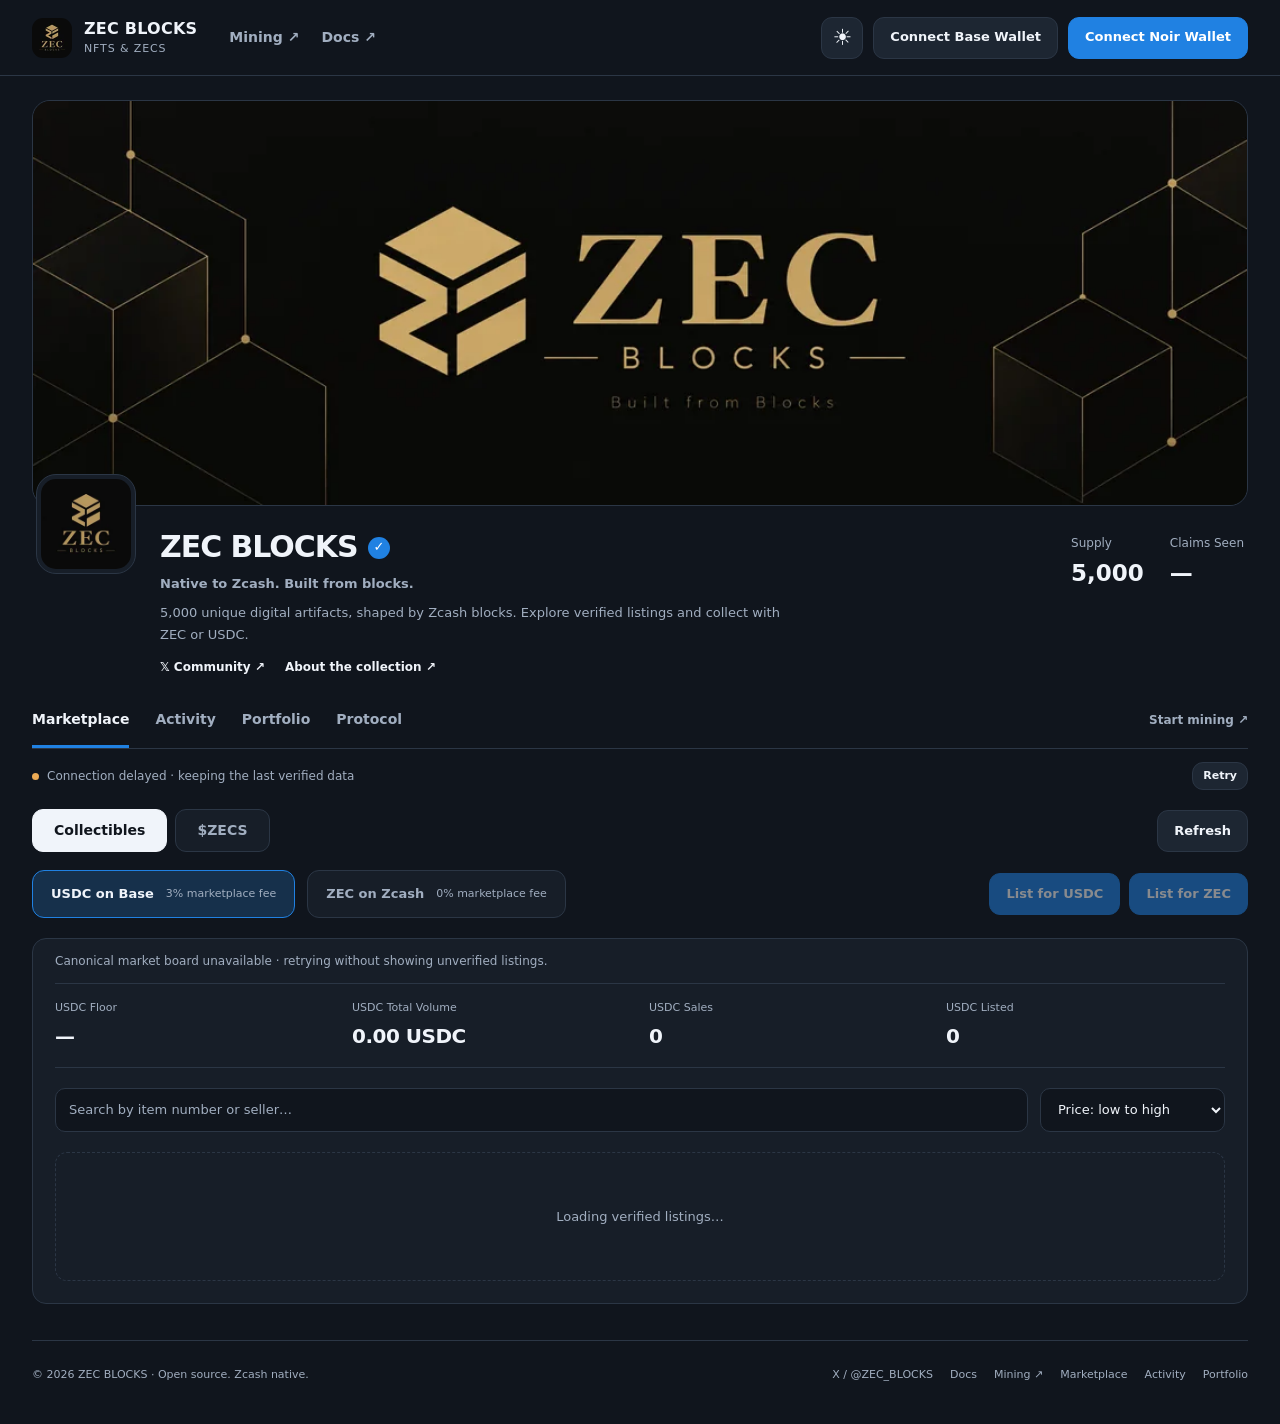
==== index.html @ f5256b64 "Hide Zcash participant IDs from public marketplace activity" ====
<!DOCTYPE html>

<html data-theme="dark" lang="en">
<head>
<meta charset="utf-8"/>
<meta content="width=device-width,initial-scale=1" name="viewport"/>
<meta content="#10151d" name="theme-color"/>
<meta content="Discover and trade ZEC BLOCKS NFTs and ZECS. Verified listings, native ZEC payments and USDC settlement on Base." name="description"/>
<title>ZEC BLOCKS — Marketplace</title>
<link href="/styles.css?v=activity-identity-hidden" rel="stylesheet"/><link href="/assets/zecblocks-icon.webp" rel="icon" type="image/webp"/><script defer="" src="/market-runtime.js?v=pending-recovery"></script><script defer="" src="/address-identity.js?v=simple-transactions"></script><script defer="" src="/script.js?v=activity-identity-hidden"></script><script defer="" src="/navigation.js?v=simple-transactions"></script></head>
<body data-market-version="13.0.2"><a class="skipLink" href="#market">Skip to marketplace</a>
<header class="top">
<a class="brand" href="#market"><img alt="ZEC BLOCKS" class="brandLogo" height="40" src="/assets/zecblocks-icon.webp" width="40"/><span class="brandText"><b>ZEC BLOCKS</b><small>NFTs &amp; ZECS</small></span></a>
<nav aria-label="External links" class="nav"><a href="https://mine.zecblocks.xyz">Mining ↗</a><a href="https://docs.zecblocks.xyz" rel="noopener noreferrer" target="_blank">Docs ↗</a></nav>
<div class="topright"><button aria-label="Switch to light mode" class="btn themeButton" id="themeToggle" title="Change appearance">☀</button><button class="btn usdc usdcConnect" id="evmWalletBtn">Connect Base Wallet</button><button class="btn gold walletbtn" id="walletBtn">Connect Noir Wallet</button></div>
</header>
<main id="home">
<section class="collectionHeader">
<div class="collectionCover"><img alt="ZEC BLOCKS — Built from Blocks" fetchpriority="high" height="360" src="/assets/zecblocks-cover.webp" width="1081"/></div>
<div class="collectionOverview">
<div class="collectionAvatar"><img alt="ZEC BLOCKS logo" height="96" src="/assets/zecblocks-avatar.webp" width="96"/></div>
<div class="collectionCopy">
<div class="collectionTitle">ZEC BLOCKS <span aria-label="Official collection" class="verified" title="Official ZEC BLOCKS collection">✓</span></div>
<div class="collectionTagline">Native to Zcash. Built from blocks.</div>
<p class="collectionDescription">5,000 unique digital artifacts, shaped by Zcash blocks. Explore verified listings and collect with ZEC or USDC.</p>
<div class="collectionActions"><a href="https://x.com/ZEC_BLOCKS" rel="noopener noreferrer" target="_blank">𝕏 Community ↗</a><a href="#protocol">About the collection ↗</a></div>
</div>
<div class="collectionStats">
<div class="stat"><small>Supply</small><b>5,000</b></div>
<div class="stat secondaryStat"><small>PoW</small><b>SHA-256 / 26-bit</b></div>
<div class="stat secondaryStat"><small>Genesis</small><b id="genesisStatus">Confirmed</b></div>
<div class="stat"><small>Claims Seen</small><b id="claimCount">—</b></div>
</div>
</div>
</section>
<nav aria-label="ZEC BLOCKS application navigation" class="appNav"><a data-app-tab="market" href="#market">Marketplace</a><a data-app-tab="activity" href="#activity">Activity</a><a data-app-tab="portfolio" href="#portfolio">Portfolio</a><a data-app-tab="protocol" href="#protocol">Protocol</a><a class="appNavExternal" href="https://mine.zecblocks.xyz">Start mining ↗</a></nav><div class="marketHealth" data-state="loading" id="marketHealth" role="status"><i></i><span>Loading market data…</span><time></time><button class="btn small">Retry</button></div><section aria-label="Pending transactions" class="pendingTransactions" hidden="" id="pendingTransactions"></section><div class="purchaseReviewNotice" hidden="" id="purchaseReviewNotice"></div>
<div class="appView" data-view="market" id="view-market">
<div class="sectionHead" hidden="" id="market"><div><h2>Explore the market</h2><p>Find your next block. Choose an asset and payment currency.</p></div><div class="tabs"></div></div>
<div class="marketAssetBar"><button aria-label="Browse ZEC BLOCKS NFTs" class="marketAssetTab" data-market-asset="nft" type="button"><strong>Collectibles</strong></button><button aria-label="Browse ZECS orders" class="marketAssetTab" data-market-asset="zecs" type="button"><strong>$ZECS</strong></button><button class="btn marketRefresh" id="refreshMarketBtn">Refresh</button></div>
<div class="marketAssetView" data-market-asset-view="nft">

<div class="marketRailBar"><button class="marketRailTab" data-market-rail="usdc" type="button"><strong>USDC on Base</strong><small>3% marketplace fee</small></button><button class="marketRailTab" data-market-rail="zec" type="button"><strong>ZEC on Zcash</strong><small>0% marketplace fee</small></button><div class="tabs"><button class="btn usdc" disabled="" id="createUsdcListingTopBtn">List for USDC</button><button class="btn gold" disabled="" id="createListingBtn">List for ZEC</button></div></div>
<div class="marketRailView" data-market-rail-view="usdc"><section class="card usdcSection" id="usdc-market"><div class="usdcToolbar"><div class="usdcToolbarLeft"><div><h3 style="margin:5px 0 3px">Available items</h3><div class="usdcStatus" id="usdcMarketStatus">Loading verified listings…</div></div></div><div class="usdcToolbarRight"><button class="btn duplicateAction" id="refreshUsdcBtn">Refresh USDC</button><button class="btn usdc duplicateAction" disabled="" id="createUsdcListingBtn">List for USDC</button></div></div><div class="marketBody" style="padding-top:0"><div class="marketMetrics"><div class="marketMetric"><small>USDC Floor</small><b id="usdcFloorPrice">—</b></div><div class="marketMetric"><small>USDC Total Volume</small><b id="usdcTotalVolume">0 USDC</b></div><div class="marketMetric"><small>USDC Sales</small><b id="usdcSalesCount">0</b></div><div class="marketMetric"><small>USDC Listed</small><b id="usdcListedCount">0</b></div></div></div><div class="marketToolbar"><label class="searchField"><span class="srOnly">Search USDC listings</span><input autocomplete="off" class="input" id="usdcSearch" placeholder="Search by item number or seller…" type="search"/></label><label><span class="srOnly">Sort USDC listings</span><select class="select" id="usdcSort"><option value="priceLow">Price: low to high</option><option value="priceHigh">Price: high to low</option><option value="new">Recently listed</option></select></label></div><div class="usdcGrid" id="usdcMarketGrid"><div class="empty" style="grid-column:1/-1">Loading verified Base USDC listings…</div></div><nav aria-label="Item pages" class="pagination" hidden="" id="usdcPagination"></nav></section></div>
<div class="marketRailView" data-market-rail-view="zec"><div class="sectionHead" id="zec-market"><div><h2>Available items</h2><p>One ZEC payment, directly to the seller. Ownership updates after confirmation.</p></div></div><section class="card"><div class="marketToolbar"><input aria-label="Search ZEC listings" class="input" id="marketSearch" placeholder="Search by item number or seller…" type="search"/><select aria-label="Sort ZEC listings" class="select" id="marketSort"><option value="new">Newest</option><option value="priceLow">Price: low to high</option><option value="priceHigh">Price: high to low</option></select><span class="pill" id="relayStatus">0% fee · 1 payment</span></div><div class="marketBody"><div class="marketMetrics"><div class="marketMetric"><small>ZEC Floor</small><b id="floorPrice">—</b></div><div class="marketMetric"><small>ZEC Total Volume</small><b id="totalVolume">0 ZEC</b></div><div class="marketMetric"><small>ZEC Sales</small><b id="salesCount">0</b></div><div class="marketMetric"><small>ZEC Listed</small><b id="listedCount">0</b></div></div><div class="grid" id="marketGrid"></div><nav aria-label="Item pages" class="pagination" hidden="" id="zecPagination"></nav></div></section></div>
</div>
<div class="marketAssetView" data-market-asset-view="zecs"><div class="zecsMarketHead"><div><h3>ZECS Market</h3><p>ZECS remains ZB-20 on Zcash. Choose Base USDC settlement or native ZEC Buy Now.</p></div></div><div class="marketRailBar"><button class="marketRailTab zecsRailTab" data-zecs-rail="usdc" type="button"><strong>USDC on Base</strong><small>3% marketplace fee</small></button><button class="marketRailTab zecsRailTab" data-zecs-rail="zec" type="button"><strong>ZEC on Zcash</strong><small>0% marketplace fee</small></button></div><div class="zecsRailView" data-zecs-rail-view="usdc"><section class="card zecsMarketSection"><div class="zecsMarketHero"><div><div class="kicker">ZB-20 · ZCASH ANCHORED · BASE USDC</div><div class="zecsTicker"><span>$</span>ZECS</div><div class="zecsSub">Trade ZECS with USDC on Base. Balances are verified before each trade; sellers receive 97% of the listed price.</div></div><div class="zecsMarketActions"><button class="btn" id="zecsRefreshBtn">Refresh</button><button class="btn usdc" disabled="" id="zecsListBtn">List ZECS · USDC</button></div></div><div class="zecsMetrics"><div class="zecsMetric"><small>Floor / ZECS</small><b id="zecsFloor">—</b></div><div class="zecsMetric"><small>Total Volume</small><b id="zecsVolume">0 USDC</b></div><div class="zecsMetric"><small>Sales</small><b id="zecsSales">0</b></div><div class="zecsMetric"><small>Active Orders</small><b id="zecsOrders">0</b></div><div class="zecsMetric"><small>My Balance</small><b id="zecsMyBalance">—</b></div></div><div class="zecsStatusLine" id="zecsMarketStatus">Loading verified ZECS orders…</div><div class="zecsOrderGrid" id="zecsMarketGrid"><div class="zecsEmpty">Loading ZECS / USDC orders…</div></div></section></div><div class="zecsRailView" data-zecs-rail-view="zec"><section class="card zecsMarketSection"><div class="zecsMarketHero"><div><div class="kicker">ZB-20 · ZCASH NATIVE PAYMENT</div><div class="zecsTicker"><span>$</span>ZECS / ZEC</div><div class="zecsSub">0% protocol fee. Seller receives 100% of the listed ZEC price. Buyer approves one Noir ZEC transaction; no Base wallet is required.</div></div><div class="zecsMarketActions"><button class="btn" id="zecsZecRefreshBtn">Refresh</button><button class="btn gold" disabled="" id="zecsZecListBtn">List ZECS · ZEC</button></div></div><div class="zecsMetrics"><div class="zecsMetric"><small>Floor / ZECS</small><b id="zecsZecFloor">—</b></div><div class="zecsMetric"><small>Total Volume</small><b id="zecsZecVolume">0 ZEC</b></div><div class="zecsMetric"><small>Sales</small><b id="zecsZecSales">0</b></div><div class="zecsMetric"><small>Active Orders</small><b id="zecsZecOrders">0</b></div><div class="zecsMetric"><small>My Balance</small><b id="zecsZecMyBalance">—</b></div></div><div class="zecsStatusLine">Direct Zcash settlement · zero protocol fee · one payment transaction.</div><div class="zecsOrderGrid" id="zecsZecMarketGrid"><div class="zecsEmpty">Loading ZECS / ZEC orders…</div></div></section></div></div></div><div class="appView" data-view="activity" id="view-activity"><div class="sectionHead" id="activity"><div><h2>Activity</h2><p>Verified trades, listings and transfers across ZEC and USDC.</p></div><div class="tabs"><select aria-label="Filter activity" class="select" id="activityFilter" style="width:auto"><option value="all">All activity</option><option value="sale">Sales</option><option value="list">Listings</option><option value="offer">Offers</option><option value="transfer">Transfers</option></select><button class="btn" id="refreshActivityBtn">Refresh</button></div></div><section class="card panel">
<div class="activityWrap">
<table class="activityTable">
<thead><tr><th>Event</th><th>Item</th><th>Price</th><th>Parties</th><th>Time</th><th>TX</th></tr></thead>
<tbody id="activityBody"></tbody>
</table>
</div>
<div class="notice" style="margin-top:12px">Participant IDs are hidden in this feed for ZEC and USDC. Public blockchain and protocol records may still link transactions.</div>
</section></div><div class="appView" data-view="portfolio" id="view-portfolio"><div class="sectionHead" id="portfolio"><div><h2>Portfolio</h2><p>Your collectibles, active listings and wallet balances in one place.</p></div><div class="tabs"><button class="btn gold" disabled="" id="receiveNftBtn" type="button">Receive NFT</button><button class="btn" disabled="" id="syncPortfolioBtn">Recover missing items</button></div></div><section class="card panel">
<div class="portfolioTop"><div class="metric"><small>Owned</small><b id="ownedCount">0</b></div><div class="metric"><small>Active Listings</small><b id="listingCount">0</b></div><div class="metric"><small>Offers Received</small><b id="offerCount">0</b></div><div class="metric"><small>ZEC Available</small><b id="zecBalance">—</b></div></div>
<div class="notice receiveBanner" hidden="" id="sharedRecipientBanner"><div><b>Send an NFT</b><p id="sharedRecipientStatus"></p><code id="sharedRecipientId"></code></div><button class="btn" id="clearNftRecipientBtn" type="button">Clear recipient</button></div>
<div class="walletbox"><div class="copyline"><small>NFT receiving ID</small><code id="portfolioCommit">Connect wallet to view your NFT receiving ID.</code></div><div class="copyline"><small>Shielded account</small><code id="portfolioShielded">Private until you connect.</code></div></div>
<details class="purchaseRecoveryHistory legacyRecovery" hidden="" id="purchaseRecoveryHistory"></details><details class="legacyRecovery"><summary>Earlier purchases &amp; advanced recovery</summary><div class="atomicDesk">
<div class="atomicCol">
<h3>Seller · Atomic Offers</h3>
<p>Accepting an offer creates an on-chain ZB-1 atomic lock. Once the lock confirms, the seller cannot cancel or manually transfer the NFT through this client until settlement or expiry.</p>
<div class="atomicList" id="atomicSellerList"><div class="empty">Connect Noir Wallet to load offers.</div></div>
</div>
<div class="atomicCol">
<h3>Buyer · Atomic Checkout</h3>
<p>Payment opens only after the seller lock is chain-verified. The selected buyer completes two Noir payments: Step 1 protocol fee, Step 2 seller payout. The site verifies both Zcash transactions automatically.</p>
<div class="atomicList" id="atomicBuyerList"><div class="empty">Your locked atomic purchases will appear here.</div></div>
</div>
</div></details>
<p class="portfolioHint">ZEC trades have a 0% marketplace fee. USDC trades settle on Base with a 3% marketplace fee. Network fees may apply.</p><div class="grid" id="portfolioGrid" style="margin-top:14px"></div><nav aria-label="Item pages" class="pagination" hidden="" id="portfolioPagination"></nav>
</section></div><div class="appView" data-view="protocol" id="view-protocol"><section class="hero collectionSpotlight">
<div class="heroMain">
<div class="kicker">ZB-1 MAINNET · OPEN SOURCE · MARKETPLACE LIVE</div>
<h1>Public Art.<br/>Private Ownership.</h1>
<p>Discover, list and manage ZEC BLOCKS on the open ZB-1 marketplace. Ownership is reconstructed from protocol events anchored to Zcash, while marketplace listings remain non-custodial signed intents.</p>
<div class="actions"><a class="btn gold" href="#market">Open Marketplace</a><a class="btn" href="#portfolio">My Portfolio</a><a class="btn" href="https://docs.zecblocks.xyz" rel="noreferrer" target="_blank">Read ZB-1 Docs ↗</a></div>
<div class="protocolChips"><span class="protocolChip">ZCASH ANCHORED</span><span class="protocolChip">26-BIT PoW</span><span class="protocolChip">NOIR OWNERSHIP</span><span class="protocolChip">ZEC + USDC MARKET</span><span class="protocolChip">OPEN PROTOCOL</span></div>
</div>
<aside class="card heroSide">
<div class="heroSideTop"><h2>Next ZEC BLOCK</h2><span class="badge live">LIVE</span></div>
<div class="art"><svg class="blockArt" id="heroArt" viewbox="0 0 600 600"></svg></div>
<div class="kvgrid"><div class="kv"><small>Token</small><b id="heroToken">#1</b></div><div class="kv"><small>Source Height</small><b id="heroHeight">Resolving…</b></div><div class="kv"><small>Claim Fee</small><b>First 500: 0</b></div><div class="kv"><small>Network Fee</small><b>Wallet calculated</b></div></div>
</aside>
</section><div class="sectionHead" id="protocol"><div><h2>Open Protocol</h2><p>ZB-1 is documented in public.</p></div><a class="btn" href="https://docs.zecblocks.xyz" rel="noreferrer" target="_blank">Open GitBook</a></div><section class="protocolGrid">
<div class="mini"><div class="kicker">Genesis</div><h3>One mainnet anchor</h3><p><code>ecf6fc3a79885f573d79de70a2de85c34667fc1a4fefe034d3a4015269379f0f</code></p><div class="notice good">Genesis is treated as confirmed. The site resolves its mined height from a public Zcash explorer at runtime.</div></div>
<div class="mini"><div class="kicker">Source of truth</div><h3>The chain is the database.</h3><p>The relay/order board is only a convenience layer. Anyone can rebuild or replace it. ZB-1 event validity is anchored to Zcash.</p></div>
</section></div><div class="appView" data-view="mining" id="view-mining"><div class="sectionHead" id="mining"><div><h2>Mining</h2><p>Application-level PoW. Not ZEC network mining.</p></div><span class="badge live">26-BIT LIVE</span></div><section class="card panel">
<div class="miningGrid">
<div class="terminal">
<div class="terminalHead"><span class="termDot"></span>ZB-1 BROWSER MINER</div>
<div class="termBody">
<div class="row"><span class="key">Genesis TXID</span><span class="val" id="gTx">ecf6fc3a…9379f0f</span></div>
<div class="row"><span class="key">Genesis Height</span><span class="val" id="gHeight">Resolving from mainnet…</span></div>
<div class="row"><span class="key">Owner Commitment</span><span class="val" id="ownerCommit">Connect wallet</span></div>
<div class="row"><span class="key">Source Block</span><span class="val" id="sourceInfo">Select a token</span></div>
<div class="row"><span class="key">Status</span><span class="val" id="mineStatus">Idle</span></div>
<div class="row"><span class="key">Hashrate</span><span class="val" id="hashrate">0 H/s</span></div>
<div class="inputrow"><input class="input" id="tokenInput" max="5000" min="1" placeholder="Token ID 1–5000" type="number" value="1"/><button class="btn" id="loadTargetBtn">Load Target</button></div>
<div class="controls"><button class="btn gold" disabled="" id="startMineBtn">Start Mining</button><button class="btn red" disabled="" id="stopMineBtn">Stop</button><button class="btn green" disabled="" id="submitClaimBtn">Submit Claim</button></div>
<div class="progress"><i id="mineProgress"></i></div>
<div class="hashlog" id="hashLog">Connect Noir Wallet, load a token target, then start mining.</div>
<div class="notice" id="mineNotice">First 500 canonical valid claims have zero ZB-1 protocol claim fee. A normal Zcash network transaction fee still applies.</div>
</div>
</div>
<div class="sideStack">
<div class="mini"><div class="kicker">1 · CONNECT</div><h3>Noir Wallet</h3><p>The site requests a privacy-preserving <b>derived</b> Zcash signing identity. Your seed and private keys never leave the wallet.</p></div>
<div class="mini"><div class="kicker">2 · MINE</div><h3>26 leading zero bits</h3><p>Your browser searches nonces locally. The proof binds Genesis, token ID, source block hash and your owner commitment.</p></div>
<div class="mini"><div class="kicker">3 · CLAIM</div><h3>Broadcast to Zcash</h3><p>When a proof is found, Noir Wallet asks you to approve the Zcash claim transaction. The transaction ID becomes the durable anchor.</p></div>
<div class="mini"><div class="kicker">Discovery layer</div><h3>No private ownership database</h3><p>The website mirrors discovery events across multiple public relays and continuously refreshes claim/market discovery while the page is open. Relays are cache/discovery only; ZB-1 ownership remains defined by confirmed Zcash transactions and client validation.</p></div>
</div>
</div>
</section></div><footer class="footer"><div>© 2026 ZEC BLOCKS · Open source. Zcash native.</div><div class="footerlinks"><a href="https://x.com/ZEC_BLOCKS" rel="noreferrer" target="_blank">X / @ZEC_BLOCKS</a><a href="https://docs.zecblocks.xyz" rel="noreferrer" target="_blank">Docs</a><a href="https://mine.zecblocks.xyz">Mining ↗</a><a href="#market">Marketplace</a><a href="#activity">Activity</a><a href="#portfolio">Portfolio</a></div></footer>
</main>
<div class="modal" id="listingModal"><div class="modalCard"><div class="modalHead"><h3>List ZEC BLOCK</h3><button class="xbtn" data-close="listingModal">×</button></div><div class="field"><label for="listingToken">Token ID</label><select class="select" id="listingToken"></select></div><div class="field"><label for="listingPrice">Asking price (ZEC)</label><input class="input" id="listingPrice" inputmode="decimal" value="0.05"/></div><div class="field"><label for="listingDays">Expires in days</label><input class="input" id="listingDays" max="30" min="1" type="number" value="7"/></div><div class="notice">Listings are signed marketplace intents mirrored across multiple public relays. Website updates do not erase the listing; the client reconstructs it from relay events. Listing does not transfer the NFT or move ZEC.</div><div class="controls"><button class="btn gold" id="publishListingBtn">Sign &amp; Publish Listing</button></div></div></div>
<div class="modal" id="usdcListingModal"><div class="modalCard"><div class="modalHead"><h3>List ZEC BLOCK for USDC</h3><button class="xbtn" data-close="usdcListingModal">×</button></div>
<div class="field"><label for="usdcListingToken">Token ID</label><select class="select" id="usdcListingToken"></select></div>
<div class="field"><label for="usdcListingPrice">Fixed price (USDC on Base)</label><input class="input" id="usdcListingPrice" inputmode="decimal" value="1.00"/></div>
<div class="field"><label for="usdcListingDays">Expires in days</label><input class="input" id="usdcListingDays" max="30" min="1" type="number" value="7"/></div>
<div class="notice"><b>Pay and receive USDC on Base.</b> Your Noir identity signs the ZB-1 listing intent, while your connected Base wallet receives the seller payout. Listing requires one Base transaction. A 3% marketplace fee applies when the item sells.</div>
<div class="controls"><button class="btn usdc" id="publishUsdcListingBtn">Sign with Noir &amp; List on Base</button></div></div></div>
<div class="modal" id="zecsListingModal"><div class="modalCard"><div class="modalHead"><h3>List ZECS for USDC</h3><button class="xbtn" data-close="zecsListingModal">×</button></div><div class="field"><label for="zecsListingAmount">Amount ZECS</label><input class="input" id="zecsListingAmount" inputmode="numeric" value="210"/></div><div class="field"><label for="zecsListingPrice">Total price (USDC on Base)</label><input class="input" id="zecsListingPrice" inputmode="decimal" value="1.00"/></div><div class="field"><label for="zecsListingHours">Expires in hours</label><input class="input" id="zecsListingHours" max="720" min="1" type="number" value="24"/></div><div class="notice"><b>Verified balances.</b> Noir signs the ZECS identity challenge, the marketplace verifies your available ZECS, and your Base wallet creates the order. ZECS remains on Zcash; only USDC payment settles on Base.</div><div class="controls"><button class="btn usdc" id="publishZecsListingBtn">Authorize &amp; List ZECS</button></div></div></div><div class="modal" id="zecsZecListingModal"><div class="modalCard"><div class="modalHead"><h3>List ZECS for ZEC</h3><button class="xbtn" data-close="zecsZecListingModal">×</button></div><div class="field"><label for="zecsZecListingAmount">Amount ZECS</label><input class="input" id="zecsZecListingAmount" inputmode="numeric" value="210"/></div><div class="field"><label for="zecsZecListingPrice">Total price (ZEC)</label><input class="input" id="zecsZecListingPrice" inputmode="decimal" value="0.001"/></div><div class="field"><label for="zecsZecListingHours">Expires in hours</label><input class="input" id="zecsZecListingHours" max="720" min="1" type="number" value="24"/></div><div class="notice"><b>0% protocol fee.</b> Your Noir transparent address receives 100% of the listed ZEC price. Buyer pays once; ZECS balance updates after the Zcash payment is confirmed.</div><div class="controls"><button class="btn gold" id="publishZecsZecListingBtn">Authorize &amp; List ZECS</button></div></div></div><div class="modal" id="offerModal"><div class="modalCard"><div class="modalHead"><h3>Request Purchase</h3><button class="xbtn" data-close="offerModal">×</button></div><div class="field"><label for="offerToken">Token</label><input class="input" disabled="" id="offerToken"/></div><div class="field"><label for="offerPrice">Fixed listing price (ZEC)</label><input class="input" disabled="" id="offerPrice"/></div><div class="notice"><b>Fixed-price request.</b> The buyer cannot change the seller's listing price. This request moves no ZEC. If the seller accepts, the NFT is locked to this buyer for the checkout window, then the selected buyer pays 3% protocol + 97% seller.</div><div class="controls"><button class="btn gold" id="publishOfferBtn">Request Purchase at List Price</button></div></div></div>
<div class="modal" id="receiveNftModal"><div class="modalCard"><div class="modalHead"><h3>Receive NFT</h3><button class="xbtn" data-close="receiveNftModal">×</button></div>
<p class="recipientHelp">Let people send NFTs to your Zcash transparent address.</p>
<div class="field"><label for="receiveNftAddress">Your Zcash receiving address</label><input class="input" id="receiveNftAddress" readonly=""/><p aria-live="polite" class="recipientHelp" id="receiveAddressStatus"></p></div>
<div class="controls"><button class="btn gold" id="enableNftAddressBtn" type="button">Enable address receiving</button><button class="btn" id="copyNftAddressBtn" type="button" hidden="">Copy address</button></div>
<p class="recipientHelp" id="receiveAddressConsent">One-time setup: approve two signatures in Noir Wallet, with no transaction fee. This permanently links your transparent address and NFT identity publicly. Shielded u1 addresses are not supported.</p>
<details class="receiveDetails"><summary>Receive using a link instead</summary>
<div class="field"><label for="receiveNftLink">Your receive link</label><textarea autocomplete="off" id="receiveNftLink" readonly="" rows="3" spellcheck="false"></textarea></div>
<div class="controls"><button class="btn gold" disabled="" id="copyReceiveLinkBtn" type="button">Copy receive link</button></div>
<details class="receiveDetails"><summary>NFT receiving ID</summary><code id="receiveNftOwner"></code></details><p class="recipientHelp">Sharing this link reveals your NFT receiving identity.</p></details>
</div></div>
<div class="modal" id="transferModal"><div class="modalCard"><div class="modalHead"><h3>Send NFT</h3><button class="xbtn" data-close="transferModal">×</button></div><div class="field"><label for="transferToken">NFT</label><input class="input" disabled="" id="transferToken"/></div>
<div class="field"><label for="recipientCommit">Recipient address</label><input aria-describedby="recipientStatus" autocomplete="off" class="input" id="recipientCommit" placeholder="Paste the recipient’s t1 address" spellcheck="false"/><p aria-live="polite" class="recipientHelp" id="recipientStatus">Paste an enabled Zcash t1 address. Receive links are also accepted.</p></div>
<div class="recipientPreview" hidden="" id="recipientPreview"><small>Verified destination</small><code id="recipientNftId"></code></div>
<div class="notice">Confirm the destination before approving in Noir Wallet. NFT transfers cannot be undone. Zcash network fees apply.</div><div class="controls"><button class="btn gold" disabled="" id="submitTransferBtn">Send NFT</button></div></div></div>
<div class="modal" id="transactionModal"><div class="modalCard"><div class="modalHead"><h3 id="transactionTitle">Complete your purchase</h3><button class="xbtn" data-close="transactionModal">×</button></div>
<p class="recipientHelp" id="transactionSummary"></p><ol class="transactionSteps"><li data-stage="prepare">Checking availability</li><li data-stage="wallet">Approve in wallet</li><li data-stage="network">Network confirmation</li><li data-stage="done">Complete</li></ol>
<p class="notice" role="status" aria-live="polite" id="transactionStatus"></p><p class="recipientHelp">You can close this window. Pending transactions continue to be checked automatically.</p>
<div class="controls"><button class="btn" data-close="transactionModal">Keep browsing</button></div></div></div>
<div class="toast" id="toast"></div>
</body></html>
---- styles.css ----
/* ZEC BLOCKS marketplace — charcoal surfaces, blue actions, original collection art. */
:root{color-scheme:dark;--bg:#10151d;--panel:#171e28;--panel2:#1d2632;--line:#2b3645;--text:#f0f4fa;--muted:#a1aec0;--accent:#2081e2;--accent-hover:#3898f6;--soft:#16304b;--green:#5ee0a1;--red:#ff9c9c;--gold:var(--accent);--gold2:var(--accent-hover);--blue:#7db9ff;--r:14px;--shadow:0 8px 25px #0002}
:root[data-theme=light]{color-scheme:light;--bg:#f8fafc;--panel:#fff;--panel2:#f0f4f8;--line:#dce3eb;--text:#172637;--muted:#596c82;--accent:#176fcb;--accent-hover:#0863bf;--soft:#e8f2fd;--green:#187e50;--red:#c03443;--blue:#126ac4;--shadow:0 8px 24px #142e4c0a}
*{box-sizing:border-box}html{scroll-behavior:smooth;scroll-padding-top:90px}body{margin:0;background:var(--bg);color:var(--text);font:14px/1.5 Inter,ui-sans-serif,system-ui,-apple-system,BlinkMacSystemFont,"Segoe UI",sans-serif;-webkit-font-smoothing:antialiased}a{color:inherit;text-decoration:none}button,input,select,textarea{font:inherit}button,a,input,select,textarea{-webkit-tap-highlight-color:transparent}button{cursor:pointer}button:disabled{opacity:.5;cursor:not-allowed}a:hover{color:var(--blue)}button:focus-visible,a:focus-visible,summary:focus-visible,input:focus-visible,select:focus-visible,textarea:focus-visible{outline:3px solid var(--accent);outline-offset:3px}[hidden]{display:none!important}.srOnly{position:absolute;width:1px;height:1px;overflow:hidden;clip:rect(0,0,0,0);white-space:nowrap}.skipLink{position:fixed;top:-100px;left:20px;z-index:300;background:var(--panel);padding:12px}.skipLink:focus{top:10px}
.top{position:sticky;top:0;z-index:50;min-height:76px;display:flex;align-items:center;gap:32px;padding:12px 32px;background:var(--bg);border-bottom:1px solid var(--line)}.brand{display:flex;align-items:center;gap:12px;flex-shrink:0}.brandLogo{width:40px;height:40px;border-radius:11px;object-fit:cover}.brandText{display:flex;flex-direction:column}.brandText b{font-size:16px;letter-spacing:.015em}.brandText small{font-size:11px;color:var(--muted);letter-spacing:.08em;text-transform:uppercase}.nav{display:flex;gap:22px;font-weight:600;color:var(--muted)}.topright{display:flex;gap:10px;align-items:center;margin-left:auto}.btn{display:inline-flex;align-items:center;justify-content:center;gap:8px;min-height:42px;padding:10px 16px;border:1px solid var(--line);border-radius:11px;background:var(--panel2);color:var(--text);font-size:13px;font-weight:650;line-height:1.25;transition:background .15s,border-color .15s}.btn:hover:not(:disabled){background:var(--line);color:var(--text)}.btn.gold,.btn.usdc{background:var(--accent);border-color:var(--accent);color:#fff}.btn.gold:hover:not(:disabled),.btn.usdc:hover:not(:disabled){background:var(--accent-hover);border-color:var(--accent-hover);color:#fff}.btn.red{color:var(--red);background:transparent}.btn.green{color:var(--green)}.btn.small{min-height:34px;padding:6px 12px;font-size:12px}.topright .usdc{background:var(--panel2);border-color:var(--line);color:var(--text)}.walletbtn{max-width:200px;white-space:nowrap;overflow:hidden;text-overflow:ellipsis}.themeButton{min-width:42px;padding:6px;font-size:22px}.wallet-action .topright button:not(.themeButton){opacity:.6}
main{max-width:1536px;margin:0 auto;padding:24px 32px 40px}.collectionHeader{margin-bottom:26px}.collectionCover{border-radius:18px;overflow:hidden;background:#151c27;border:1px solid var(--line)}.collectionCover img{display:block;width:100%;height:auto;object-fit:contain}.collectionOverview{display:grid;grid-template-columns:100px minmax(0,1fr) auto;align-items:start;gap:24px;margin:24px 0 0;padding:0 4px}.collectionAvatar{width:100px;height:100px;padding:4px;background:var(--panel);border:1px solid var(--line);border-radius:20px;margin-top:-56px;position:relative}.collectionAvatar img{width:100%;height:100%;border-radius:15px;object-fit:cover}.collectionTitle{display:flex;gap:10px;align-items:center;font-size:30px;font-weight:750;letter-spacing:-.035em;line-height:1.15}.verified{display:inline-grid;place-items:center;width:22px;height:22px;border-radius:50%;font-size:13px;font-weight:800;background:var(--accent);color:#fff}.collectionTagline{font-size:13px;font-weight:650;margin:9px 0;color:var(--muted)}.collectionDescription{color:var(--muted);max-width:650px;margin:0;font-size:13px;line-height:1.65}.collectionActions{display:flex;gap:20px;margin-top:13px;font-size:12px;font-weight:600}.collectionStats{display:flex;gap:26px;padding:4px 0}.collectionStats .stat{min-width:70px}.stat small{display:block;color:var(--muted);font-size:12px}.stat b{font-size:23px;font-weight:700;display:block;margin-top:4px}.secondaryStat{display:none}
.appNav{display:flex;align-items:center;gap:26px;border-bottom:1px solid var(--line);min-height:54px;margin-bottom:12px}.appNav a{display:flex;align-items:center;min-height:54px;border-bottom:3px solid transparent;font-weight:650;color:var(--muted);white-space:nowrap}.appNav a.active{color:var(--text);border-bottom-color:var(--accent)}.appNav .appNavExternal{margin-left:auto;font-size:12px}.appView{display:none}.appView.active{display:block}.marketHealth{display:flex;align-items:center;gap:8px;font-size:12px;color:var(--muted);min-height:30px;margin:2px 0 14px;flex-wrap:wrap}.marketHealth i{width:7px;height:7px;background:var(--muted);border-radius:50%;flex-shrink:0}.marketHealth[data-state=live] i{background:var(--green)}.marketHealth[data-state=delayed] i,.marketHealth[data-state=offline] i{background:#edab55}.marketHealth time{margin-left:auto;font-size:11px}.marketHealth .btn{min-height:28px;font-size:11px;padding:3px 10px}.sectionHead{display:flex;align-items:center;justify-content:space-between;gap:20px;margin:22px 0 18px}.sectionHead h2{font-size:24px;letter-spacing:-.025em;margin:0}.sectionHead p{color:var(--muted);font-size:13px;margin:5px 0 0}.tabs,.actions,.controls{display:flex;gap:9px;flex-wrap:wrap;align-items:center}.marketAssetBar{display:flex;gap:8px;margin:20px 0 24px}.marketAssetTab{padding:10px 21px;min-height:43px;background:var(--panel);border:1px solid var(--line);border-radius:11px;color:var(--muted);font:inherit}.marketAssetTab.active{background:var(--text);border-color:var(--text);color:var(--bg)}.marketAssetView,.marketRailView,.zecsRailView{display:none}.marketAssetView.active,.marketRailView.active,.zecsRailView.active{display:block}.nftMarketHead,.zecsMarketHead{display:flex;justify-content:space-between;align-items:center;gap:18px;margin-bottom:20px}.nftMarketHead h3,.zecsMarketHead h3{font-size:19px;letter-spacing:-.02em;margin:0}.nftMarketHead p,.zecsMarketHead p{margin:3px 0 0;color:var(--muted);font-size:12px}.marketRailBar{display:flex;gap:12px;margin-bottom:20px}.marketRailTab{display:flex;align-items:center;gap:12px;min-height:48px;padding:12px 18px;border:1px solid var(--line);border-radius:12px;background:var(--panel);color:var(--muted);text-align:left}.marketRailTab strong{font-size:13px}.marketRailTab small{font-size:11px;color:var(--muted)}.marketRailTab.active{border-color:var(--accent);background:var(--soft);color:var(--text)}
.card,.heroMain,.mini,.atomicCol{background:var(--panel);border:1px solid var(--line);border-radius:var(--r)}.panel{padding:22px}.usdcSection{overflow:hidden}.usdcToolbar{display:flex;align-items:center;justify-content:space-between;gap:16px;padding:20px 22px}.usdcToolbar h3{font-size:16px}.usdcToolbarLeft,.usdcToolbarRight{display:flex;gap:8px;align-items:center}.usdcStatus{color:var(--muted);font-size:12px}.duplicateAction{display:none}.marketBody{padding:0 22px 20px}.marketMetrics{display:grid;grid-template-columns:repeat(4,minmax(0,1fr));gap:18px;padding:16px 0;margin:0;border-top:1px solid var(--line);border-bottom:1px solid var(--line)}.marketMetric{min-width:0}.marketMetric small{font-size:11px;color:var(--muted);display:block}.marketMetric b{font-size:20px;letter-spacing:-.025em;display:block;margin-top:4px;overflow-wrap:anywhere}.marketToolbar{display:flex;gap:12px;align-items:center;padding:0 22px 20px;flex-wrap:wrap}.marketToolbar .searchField{flex:1;min-width:170px}.marketToolbar label:not(.searchField){min-width:185px}.marketToolbar>.input{flex:1;min-width:180px}.marketToolbar>.select{max-width:210px}.marketRailView[data-market-rail-view=zec]>.card>.marketToolbar{padding-top:20px}.input,.select,.field textarea{height:44px;width:100%;border:1px solid var(--line);border-radius:10px;background:var(--bg);color:var(--text);padding:10px 13px;font-size:13px}.input::placeholder{color:var(--muted)}.field textarea{min-height:100px;height:auto;resize:vertical}
.grid,.usdcGrid{display:grid;grid-template-columns:repeat(5,minmax(0,1fr));gap:16px;align-content:start;max-height:none;overflow:visible}.usdcGrid{padding:0 22px 22px}.marketBody>.grid{padding-top:20px}.nft{min-width:0;border:1px solid var(--line);border-radius:13px;background:var(--panel2);overflow:hidden;transition:border-color .16s,transform .16s}.nft:hover{border-color:var(--accent);transform:translateY(-2px);box-shadow:var(--shadow)}.nftart{aspect-ratio:1;background:#151b23;overflow:hidden}.blockArt{display:block;width:100%;height:100%;object-fit:contain;shape-rendering:crispEdges;image-rendering:pixelated}.nftinfo{padding:14px}.nftline{display:flex;flex-direction:column;align-items:flex-start;gap:6px}.nfttitle{font-size:13px;font-weight:700}.price,.usdcPrice{font-size:15px;color:var(--text);font-weight:750}.meta{display:flex;align-items:center;justify-content:space-between;gap:6px;margin-top:9px;font-size:10px;color:var(--muted);flex-wrap:wrap}.nft .controls{margin-top:13px;gap:6px}.nft .btn{width:100%;min-height:37px;font-size:12px;padding:8px}.usdcCardTag{display:flex;justify-content:space-between;align-items:center;gap:7px;margin-top:10px}.usdcCardTag .usdcStatus{font-size:10px}.railBadge,.badge,.pill,.eventBadge,.protocolChip{display:inline-flex;align-items:center;border:1px solid var(--line);border-radius:8px;background:var(--panel2);padding:4px 7px;font-size:10px;color:var(--muted)}.railBadge.usdc{color:var(--blue);background:var(--soft);border-color:transparent}.badge.live{color:var(--green)}.empty,.zecsEmpty{grid-column:1/-1;padding:54px 24px;text-align:center;color:var(--muted);border:1px dashed var(--line);border-radius:12px;font-size:13px}.pagination{display:flex;justify-content:center;gap:18px;align-items:center;padding:20px;flex-wrap:wrap;color:var(--muted);font-size:12px}
.zecsMarketSection{overflow:hidden}.zecsMarketHero{display:flex;justify-content:space-between;gap:30px;padding:28px;background:var(--soft)}.kicker{font-size:10px;font-weight:750;letter-spacing:.09em;color:var(--blue);text-transform:uppercase;margin-bottom:12px}.zecsTicker{font-size:34px;font-weight:800;letter-spacing:-.035em}.zecsTicker span{color:var(--accent)}.zecsSub{color:var(--muted);font-size:13px;max-width:600px;line-height:1.7}.zecsMarketActions{display:flex;align-items:center;gap:8px;flex-wrap:wrap}.zecsMetrics{display:grid;grid-template-columns:repeat(5,minmax(0,1fr));gap:20px;padding:24px}.zecsMetric small{display:block;color:var(--muted);font-size:11px}.zecsMetric b{display:block;margin-top:6px;font-size:17px;overflow-wrap:anywhere}.zecsStatusLine{padding:0 24px 20px;color:var(--muted);font-size:12px}.zecsOrderGrid{display:grid;grid-template-columns:repeat(3,minmax(0,1fr));gap:18px;padding:0 24px 24px}.zecsOrder{padding:20px;background:var(--panel2);border:1px solid var(--line);border-radius:12px}.zecsOrderTop{display:flex;justify-content:space-between;gap:15px;flex-wrap:wrap}.zecsAmount{font-size:20px;font-weight:750}.zecsUnit,.zecsOrderMeta{font-size:12px;color:var(--muted);line-height:1.8}.zecsTotal{font-size:15px;font-weight:700}.zecsOrderMeta{margin:15px 0}.zecsOrder>.btn{width:100%}
.activityWrap{overflow:auto;border:1px solid var(--line);border-radius:11px}.activityTable{border-collapse:collapse;min-width:780px;width:100%;font-size:13px}.activityTable th{background:var(--panel2);padding:14px 16px;text-align:left;font-size:11px;color:var(--muted);font-weight:650}.activityTable td{padding:17px 16px;border-top:1px solid var(--line)}.activityTable .item{font-weight:700}.activityTable .txlink,.txlink{color:var(--blue)}.eventBadge.sale{color:var(--green)}.eventBadge.cancel{color:var(--red)}.portfolioTop{display:grid;grid-template-columns:repeat(4,minmax(0,1fr));gap:16px;margin-bottom:22px}.metric{border:1px solid var(--line);border-radius:12px;padding:17px;background:var(--panel2)}.metric small{font-size:12px;display:block;color:var(--muted)}.metric b{font-size:23px;display:block;margin-top:6px}.walletbox{display:grid;grid-template-columns:1fr 1fr;gap:14px}.copyline{padding:16px;border:1px solid var(--line);border-radius:10px}.copyline small{display:block;color:var(--muted);font-size:11px;margin-bottom:7px}.copyline code{font-size:12px;overflow-wrap:anywhere}.portfolioHint{color:var(--muted);font-size:12px;margin:24px 0}.legacyRecovery{margin-top:20px;border:1px solid var(--line);border-radius:12px;padding:16px}.legacyRecovery summary{cursor:pointer;font-size:13px;font-weight:600}.atomicDesk{display:grid;grid-template-columns:1fr 1fr;gap:14px;margin-top:18px}.atomicCol{padding:16px}.atomicCol h3{margin:0 0 6px;font-size:14px}.atomicCol p{font-size:12px;color:var(--muted)}.atomicList{display:grid;gap:12px}.atomicItem{border:1px solid var(--line);border-radius:10px;padding:13px}.atomicTop{display:flex;justify-content:space-between;gap:10px;font-size:12px}.atomicState{color:var(--blue)}.atomicInfo{display:grid;grid-template-columns:1fr 1fr;gap:8px;color:var(--muted);font-size:11px;margin-top:10px}.atomicUri{width:100%;background:var(--bg);color:var(--text);border:1px solid var(--line);padding:10px;border-radius:8px;font-size:11px}.atomicControls{margin-top:10px}
.hero{display:grid;grid-template-columns:minmax(0,1.2fr) minmax(250px,.8fr);gap:22px}.heroMain{padding:34px}.heroMain h1{font-size:48px;line-height:1.06;letter-spacing:-.04em;margin:0 0 22px}.heroMain p{font-size:15px;line-height:1.8;color:var(--muted)}.heroSide{padding:22px}.heroSideTop{display:flex;justify-content:space-between;align-items:center}.heroSideTop h2{font-size:16px}.art{aspect-ratio:1;border-radius:12px;overflow:hidden}.protocolChips{display:flex;gap:8px;flex-wrap:wrap;margin-top:24px}.kvgrid{display:grid;grid-template-columns:1fr 1fr;gap:15px;margin-top:15px}.kv small{display:block;font-size:11px;color:var(--muted)}.kv b{font-size:12px}.protocolGrid{display:grid;grid-template-columns:1fr 1fr;gap:18px}.mini{padding:24px}.mini h3{font-size:18px;margin:0 0 10px}.mini p{font-size:13px;color:var(--muted);overflow-wrap:anywhere}.notice{border:1px solid var(--line);background:var(--panel2);border-radius:10px;padding:13px 15px;font-size:12px;line-height:1.7;color:var(--muted);margin-top:12px}.notice.bad{border-color:var(--red);color:var(--red)}.notice.good{color:var(--muted)}#view-mining{display:none!important}.footer{display:flex;justify-content:space-between;align-items:center;gap:20px;padding-top:26px;margin-top:36px;border-top:1px solid var(--line);font-size:11px;color:var(--muted)}.footerlinks{display:flex;flex-wrap:wrap;gap:17px}
.modal{position:fixed;inset:0;z-index:100;background:#020913b8;display:none;align-items:center;justify-content:center;padding:20px}.modal.show{display:flex}.modalCard{width:min(560px,100%);max-height:90dvh;overflow:auto;padding:26px;border:1px solid var(--line);background:var(--panel);border-radius:18px;box-shadow:0 30px 90px #0004}.modalHead{display:flex;align-items:center;justify-content:space-between;margin-bottom:20px;gap:20px}.modalHead h3{font-size:20px;margin:0;letter-spacing:-.025em}.xbtn{display:grid;place-items:center;width:38px;height:38px;border:1px solid var(--line);border-radius:9px;background:var(--panel2);color:var(--text);font-size:24px}.field{margin-bottom:17px}.field label{font-size:12px;font-weight:600;display:block;margin-bottom:7px;color:var(--muted)}.modal .controls{margin-top:20px}.modal .controls .btn{flex:1}.toast{position:fixed;bottom:22px;right:22px;z-index:200;display:none;max-width:430px;padding:17px 20px;border:1px solid var(--line);background:var(--panel);color:var(--text);border-radius:13px;box-shadow:var(--shadow);font-size:13px;line-height:1.6}.toast.show{display:block}.pendingTransactions{margin:16px 0 22px;padding:20px;border:1px solid var(--accent);border-radius:13px;background:var(--soft)}.pendingTransactions h3{margin:0;font-size:16px}.pendingTransactions p{font-size:12px;color:var(--muted);margin:6px 0 14px}.pendingRow{display:flex;align-items:center;justify-content:space-between;gap:16px;padding:10px 0;border-top:1px solid var(--line);font-size:12px;flex-wrap:wrap}.pendingRow a{color:var(--blue);overflow-wrap:anywhere}.muted{color:var(--muted)}.green,.atomicDone{color:var(--green)}.red{color:var(--red)}
@media(max-width:1200px){.grid,.usdcGrid{grid-template-columns:repeat(4,minmax(0,1fr))}.top{gap:20px;padding:12px 24px}.nav{gap:15px}.topright{gap:8px}.btn{padding:10px 12px}.collectionStats{gap:18px}.zecsOrderGrid{grid-template-columns:repeat(2,minmax(0,1fr))}}
@media(max-width:960px){main{padding:20px}.nav{display:none}.grid,.usdcGrid{grid-template-columns:repeat(3,minmax(0,1fr))}.collectionOverview{grid-template-columns:80px minmax(0,1fr);gap:18px}.collectionAvatar{width:80px;height:80px;margin-top:-48px}.collectionStats{grid-column:2;gap:35px}.collectionTitle{font-size:27px}.hero{grid-template-columns:1fr 300px}.heroMain{padding:24px}.heroMain h1{font-size:36px}.marketRailTab{flex-direction:column;align-items:flex-start;gap:3px}.zecsMetrics{grid-template-columns:repeat(3,minmax(0,1fr))}.footer{flex-direction:column;align-items:flex-start}}
@media(max-width:680px){.top{padding:10px 16px;gap:10px;flex-wrap:wrap;position:relative}.brandText b{font-size:14px}.brandText small{font-size:10px}.topright{display:grid;grid-template-columns:40px 1fr 1fr;width:100%;gap:8px}.topright .btn{padding:10px 8px;font-size:11px;min-height:40px;max-width:none}.topright .themeButton{font-size:20px}.brandLogo{width:35px;height:35px}.topright .walletbtn{width:100%}main{padding:16px 12px 30px}.collectionCover{border-radius:13px}.collectionOverview{grid-template-columns:64px minmax(0,1fr);gap:14px;margin-top:18px;padding:0 4px}.collectionAvatar{width:64px;height:64px;border-radius:15px;margin-top:-42px}.collectionAvatar img{border-radius:10px}.collectionTitle{font-size:24px}.collectionTagline{font-size:11px}.collectionDescription{font-size:12px}.collectionActions{font-size:11px;gap:16px;flex-wrap:wrap;margin-top:10px}.collectionStats{grid-column:1/-1;gap:30px;padding-left:4px}.stat b{font-size:20px}.stat small{font-size:11px}.collectionHeader{margin-bottom:16px}.appNav{gap:24px;overflow-x:auto;min-height:48px;margin-bottom:8px}.appNav a{min-height:48px;font-size:13px}.appNav .appNavExternal{display:none}.marketHealth{font-size:10px;gap:6px}.marketHealth time{font-size:10px}.sectionHead{align-items:flex-start;margin:20px 0 15px;gap:12px}.sectionHead h2{font-size:22px}.sectionHead p{font-size:12px}.sectionHead .btn{min-height:37px;font-size:11px}.marketAssetBar{margin:18px 0}.marketAssetTab{padding:9px 18px;min-height:40px}.nftMarketHead{align-items:flex-start;flex-direction:column;gap:13px}.nftMarketHead .tabs{width:100%}.nftMarketHead .tabs .btn{flex:1}.marketRailBar{gap:8px;margin-bottom:16px}.marketRailTab{flex:1;padding:11px 12px;min-width:0}.marketRailTab strong{font-size:12px}.marketRailTab small{font-size:10px}.marketBody{padding:0 12px 12px}.usdcToolbar{padding:16px 12px;gap:12px}.usdcToolbar h3{font-size:15px}.usdcToolbarRight .btn{font-size:11px;min-height:36px}.usdcStatus{font-size:11px}.marketMetrics{gap:16px 10px;grid-template-columns:1fr 1fr}.marketMetric b{font-size:19px}.marketMetric small{font-size:10px}.marketToolbar{padding:0 12px 16px;gap:9px}.marketToolbar label:not(.searchField){min-width:140px;flex:1}.marketToolbar .searchField{min-width:100%;flex:1}.marketToolbar>.select{max-width:none;flex:1}.marketToolbar .pill{display:none}.input,.select{font-size:13px;height:42px}.grid,.usdcGrid{grid-template-columns:repeat(2,minmax(0,1fr));gap:10px}.usdcGrid{padding:0 12px 12px}.nftinfo{padding:10px}.nfttitle{font-size:11px}.price,.usdcPrice{font-size:13px}.meta{font-size:9px;gap:4px}.nft .btn{font-size:10px;padding:8px 5px;min-height:36px}.usdcCardTag .usdcStatus{font-size:9px}.railBadge{font-size:9px;padding:3px 5px}.portfolioTop{grid-template-columns:1fr 1fr;gap:10px}.metric{padding:13px}.metric b{font-size:20px}.metric small{font-size:11px}.walletbox,.atomicDesk,.hero,.protocolGrid{grid-template-columns:1fr}.panel{padding:13px}.zecsMarketHero{padding:20px;flex-direction:column;gap:16px}.zecsMetrics{padding:20px;grid-template-columns:1fr 1fr;gap:18px}.zecsMetric b{font-size:16px}.zecsOrderGrid{grid-template-columns:1fr;padding:0 16px 16px}.zecsStatusLine{padding:0 20px 18px}.pagination{gap:12px;padding:16px 8px;font-size:10px}.pagination .btn{font-size:11px;min-height:36px;padding:7px 10px}.modal{padding:12px}.modalCard{padding:20px}.modalHead h3{font-size:18px}.toast{bottom:12px;right:12px;left:12px;max-width:none;font-size:12px}.pendingTransactions{padding:15px}.pendingRow{font-size:11px}.heroMain h1{font-size:39px}.footer{gap:15px;font-size:10px}.footerlinks{gap:15px}.sectionHead .tabs{justify-content:flex-end}.activityTable{font-size:12px}}
.collectionHeader{margin-bottom:18px}.marketAssetBar{align-items:center;margin:18px 0}.marketRefresh{margin-left:auto}.marketRailBar{align-items:center;flex-wrap:wrap}.marketRailBar>.tabs{margin-left:auto}.usdcToolbar{padding:13px 22px}.usdcToolbar h3{display:none}.usdcToolbarRight{display:none}.marketHealth{margin-bottom:4px}
@media(max-width:960px){.marketRailBar>.tabs{margin-left:auto}.marketRailTab{min-height:48px}.marketRailBar>.tabs .btn{font-size:12px}}
@media(max-width:680px){.marketRailBar>.tabs{width:100%;margin-top:3px}.marketRailBar>.tabs .btn{flex:1;min-height:37px;font-size:11px}.marketAssetBar{margin:16px 0}.marketRefresh{font-size:11px;min-height:38px}.usdcToolbar{padding:12px}.collectionDescription{line-height:1.5}.collectionStats{padding-top:0}.collectionHeader{margin-bottom:10px}}
@media(prefers-reduced-motion:reduce){html{scroll-behavior:auto}*,*::before,*::after{transition:none!important;animation:none!important}.nft:hover{transform:none}}

/* NFT receive links and readable transfer destinations. */
.receiveBanner{display:flex;align-items:center;justify-content:space-between;gap:16px;margin:0 0 18px}.receiveBanner>div{min-width:0}.receiveBanner p{margin:5px 0}.receiveBanner code,.recipientPreview code,.receiveDetails code{display:block;overflow-wrap:anywhere;font-size:12px}.receiveBanner .btn{flex-shrink:0}.recipientHelp{font-size:12px;line-height:1.7;color:var(--muted);margin:10px 0}.recipientHelp.red{color:var(--red)}.recipientPreview{padding:14px;border:1px solid var(--line);border-radius:10px;background:var(--panel2)}.recipientPreview small{display:block;color:var(--muted);font-size:11px;margin-bottom:6px}.receiveDetails{margin-top:20px;font-size:12px}.receiveDetails summary{cursor:pointer;color:var(--muted);margin-bottom:8px}#receiveNftLink{font-family:inherit;line-height:1.6;min-height:96px}#recipientCommit[aria-invalid=true]{border-color:var(--red)}.receiveBanner[hidden],.recipientPreview[hidden]{display:none}@media(max-width:680px){.receiveBanner{align-items:stretch;flex-direction:column}.receiveBanner .btn{align-self:flex-start}#portfolio>.tabs{flex-wrap:wrap}}
/* One transaction view, from wallet approval through network confirmation. */
.transactionSteps{list-style:none;padding:0;margin:24px 0;display:grid;gap:12px;counter-reset:step}.transactionSteps li{counter-increment:step;display:flex;align-items:center;gap:12px;font-size:13px;color:var(--muted)}.transactionSteps li:before{content:counter(step);display:grid;place-items:center;width:28px;height:28px;flex-shrink:0;border:1px solid var(--line);border-radius:50%}.transactionSteps li.active{color:var(--text);font-weight:600}.transactionSteps li.active:before{border-color:var(--blue);color:var(--blue)}.transactionSteps li.complete:before{content:'✓';background:var(--soft);color:var(--green)}#receiveNftAddress{font-size:12px}#copyNftAddressBtn[hidden],#enableNftAddressBtn[hidden]{display:none}

/* Public activity masks ZB-1 identities across both payment rails. */
.activityParties{display:inline-flex;align-items:center;gap:9px;white-space:nowrap;color:var(--muted)}.activityParty{display:inline-flex;align-items:center;gap:5px;font-size:12px}.activityParty svg{width:15px;height:15px;flex:none}.activityPartyArrow{color:var(--muted);opacity:.7}

/* Closed reservations remain recoverable without looking like active payments. */
.purchaseReviewNotice{margin:12px 0 20px;font-size:12px;color:var(--muted)}.purchaseReviewNotice a{color:var(--blue)}.purchaseRecoveryHistory p{font-size:12px;color:var(--muted);line-height:1.7}.purchaseRecoveryHistory small{display:block;overflow-wrap:anywhere;color:var(--muted)}.purchaseRecoveryHistory .pendingRow{margin-top:12px}.purchaseRecoveryHistory .pendingRow>div{min-width:0;flex:1 1 240px}.purchaseReviewNotice[hidden],.purchaseRecoveryHistory[hidden]{display:none}
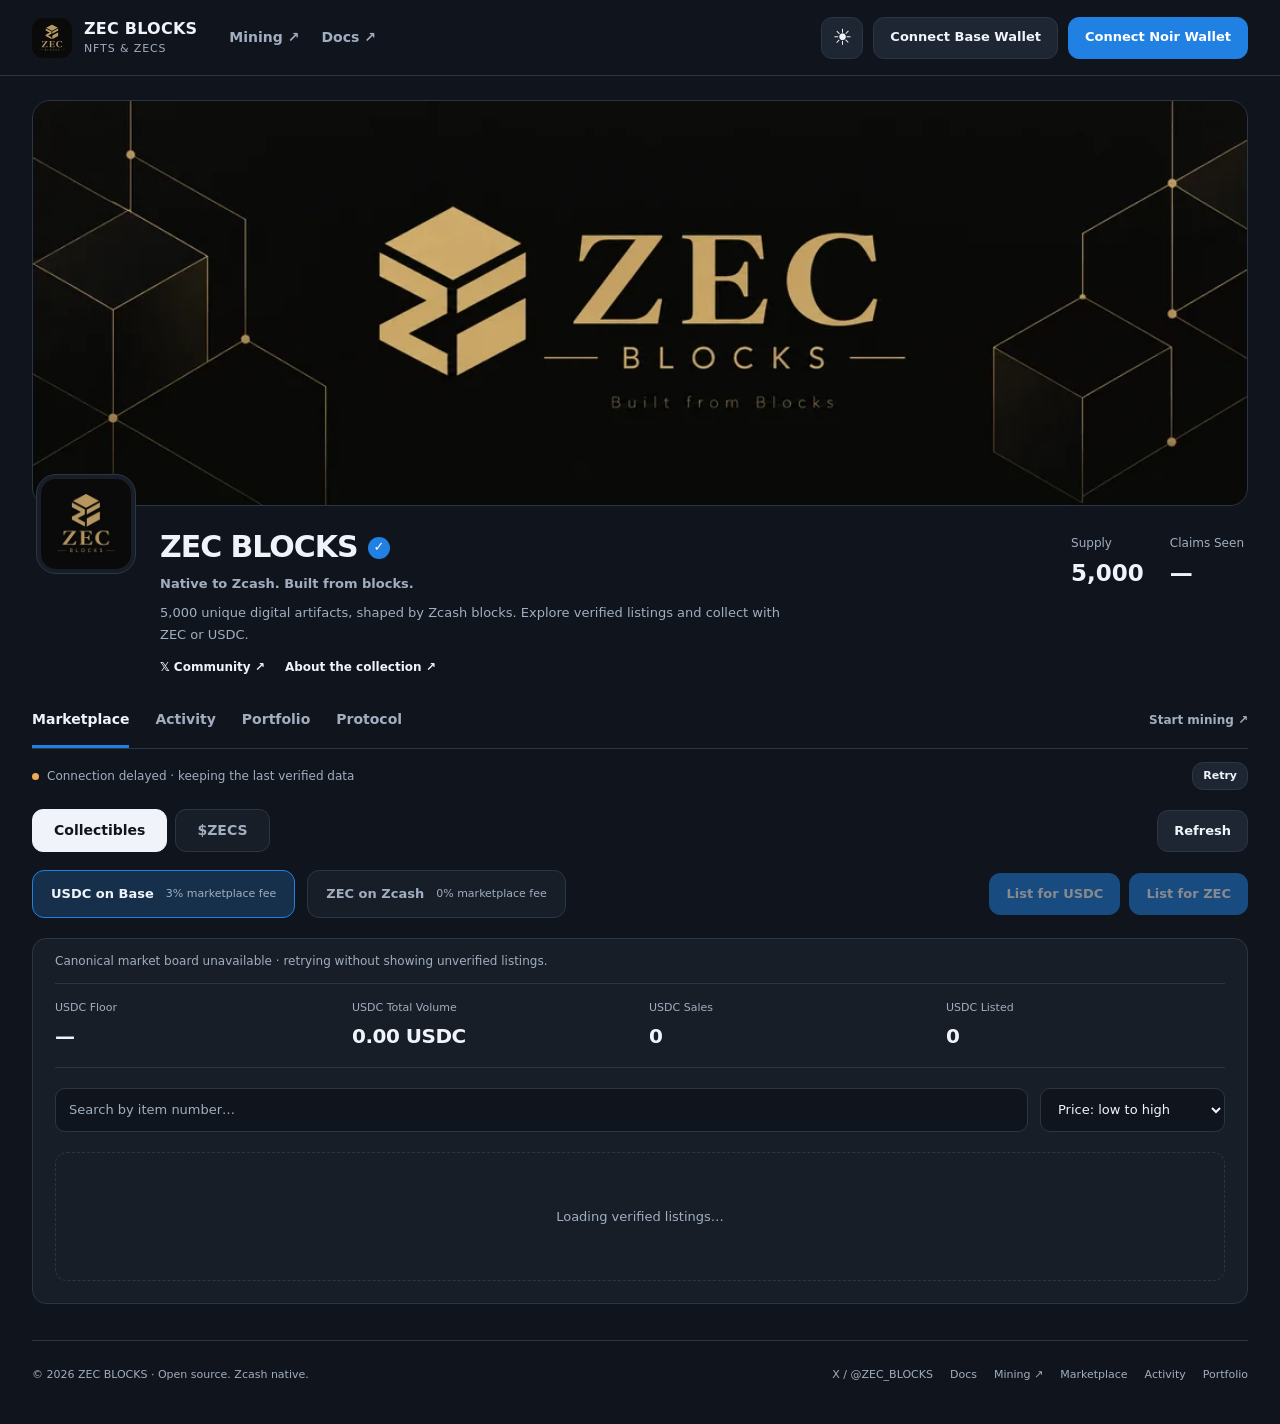
==== commit f0fadbf5: "Hide seller identities from public marketplace listings Remove Zcash commitments and Base seller add" ====
--- a/index.html
+++ b/index.html
@@ -7,7 +7,7 @@
 <meta content="#10151d" name="theme-color"/>
 <meta content="Discover and trade ZEC BLOCKS NFTs and ZECS. Verified listings, native ZEC payments and USDC settlement on Base." name="description"/>
 <title>ZEC BLOCKS — Marketplace</title>
-<link href="/styles.css?v=activity-identity-hidden" rel="stylesheet"/><link href="/assets/zecblocks-icon.webp" rel="icon" type="image/webp"/><script defer="" src="/market-runtime.js?v=pending-recovery"></script><script defer="" src="/address-identity.js?v=simple-transactions"></script><script defer="" src="/script.js?v=activity-identity-hidden"></script><script defer="" src="/navigation.js?v=simple-transactions"></script></head>
+<link href="/styles.css?v=activity-identity-hidden" rel="stylesheet"/><link href="/assets/zecblocks-icon.webp" rel="icon" type="image/webp"/><script defer="" src="/market-runtime.js?v=pending-recovery"></script><script defer="" src="/address-identity.js?v=simple-transactions"></script><script defer="" src="/script.js?v=listing-identity-hidden"></script><script defer="" src="/navigation.js?v=simple-transactions"></script></head>
 <body data-market-version="13.0.2"><a class="skipLink" href="#market">Skip to marketplace</a>
 <header class="top">
 <a class="brand" href="#market"><img alt="ZEC BLOCKS" class="brandLogo" height="40" src="/assets/zecblocks-icon.webp" width="40"/><span class="brandText"><b>ZEC BLOCKS</b><small>NFTs &amp; ZECS</small></span></a>
@@ -40,8 +40,8 @@
 <div class="marketAssetView" data-market-asset-view="nft">
 
 <div class="marketRailBar"><button class="marketRailTab" data-market-rail="usdc" type="button"><strong>USDC on Base</strong><small>3% marketplace fee</small></button><button class="marketRailTab" data-market-rail="zec" type="button"><strong>ZEC on Zcash</strong><small>0% marketplace fee</small></button><div class="tabs"><button class="btn usdc" disabled="" id="createUsdcListingTopBtn">List for USDC</button><button class="btn gold" disabled="" id="createListingBtn">List for ZEC</button></div></div>
-<div class="marketRailView" data-market-rail-view="usdc"><section class="card usdcSection" id="usdc-market"><div class="usdcToolbar"><div class="usdcToolbarLeft"><div><h3 style="margin:5px 0 3px">Available items</h3><div class="usdcStatus" id="usdcMarketStatus">Loading verified listings…</div></div></div><div class="usdcToolbarRight"><button class="btn duplicateAction" id="refreshUsdcBtn">Refresh USDC</button><button class="btn usdc duplicateAction" disabled="" id="createUsdcListingBtn">List for USDC</button></div></div><div class="marketBody" style="padding-top:0"><div class="marketMetrics"><div class="marketMetric"><small>USDC Floor</small><b id="usdcFloorPrice">—</b></div><div class="marketMetric"><small>USDC Total Volume</small><b id="usdcTotalVolume">0 USDC</b></div><div class="marketMetric"><small>USDC Sales</small><b id="usdcSalesCount">0</b></div><div class="marketMetric"><small>USDC Listed</small><b id="usdcListedCount">0</b></div></div></div><div class="marketToolbar"><label class="searchField"><span class="srOnly">Search USDC listings</span><input autocomplete="off" class="input" id="usdcSearch" placeholder="Search by item number or seller…" type="search"/></label><label><span class="srOnly">Sort USDC listings</span><select class="select" id="usdcSort"><option value="priceLow">Price: low to high</option><option value="priceHigh">Price: high to low</option><option value="new">Recently listed</option></select></label></div><div class="usdcGrid" id="usdcMarketGrid"><div class="empty" style="grid-column:1/-1">Loading verified Base USDC listings…</div></div><nav aria-label="Item pages" class="pagination" hidden="" id="usdcPagination"></nav></section></div>
-<div class="marketRailView" data-market-rail-view="zec"><div class="sectionHead" id="zec-market"><div><h2>Available items</h2><p>One ZEC payment, directly to the seller. Ownership updates after confirmation.</p></div></div><section class="card"><div class="marketToolbar"><input aria-label="Search ZEC listings" class="input" id="marketSearch" placeholder="Search by item number or seller…" type="search"/><select aria-label="Sort ZEC listings" class="select" id="marketSort"><option value="new">Newest</option><option value="priceLow">Price: low to high</option><option value="priceHigh">Price: high to low</option></select><span class="pill" id="relayStatus">0% fee · 1 payment</span></div><div class="marketBody"><div class="marketMetrics"><div class="marketMetric"><small>ZEC Floor</small><b id="floorPrice">—</b></div><div class="marketMetric"><small>ZEC Total Volume</small><b id="totalVolume">0 ZEC</b></div><div class="marketMetric"><small>ZEC Sales</small><b id="salesCount">0</b></div><div class="marketMetric"><small>ZEC Listed</small><b id="listedCount">0</b></div></div><div class="grid" id="marketGrid"></div><nav aria-label="Item pages" class="pagination" hidden="" id="zecPagination"></nav></div></section></div>
+<div class="marketRailView" data-market-rail-view="usdc"><section class="card usdcSection" id="usdc-market"><div class="usdcToolbar"><div class="usdcToolbarLeft"><div><h3 style="margin:5px 0 3px">Available items</h3><div class="usdcStatus" id="usdcMarketStatus">Loading verified listings…</div></div></div><div class="usdcToolbarRight"><button class="btn duplicateAction" id="refreshUsdcBtn">Refresh USDC</button><button class="btn usdc duplicateAction" disabled="" id="createUsdcListingBtn">List for USDC</button></div></div><div class="marketBody" style="padding-top:0"><div class="marketMetrics"><div class="marketMetric"><small>USDC Floor</small><b id="usdcFloorPrice">—</b></div><div class="marketMetric"><small>USDC Total Volume</small><b id="usdcTotalVolume">0 USDC</b></div><div class="marketMetric"><small>USDC Sales</small><b id="usdcSalesCount">0</b></div><div class="marketMetric"><small>USDC Listed</small><b id="usdcListedCount">0</b></div></div></div><div class="marketToolbar"><label class="searchField"><span class="srOnly">Search USDC listings</span><input autocomplete="off" class="input" id="usdcSearch" placeholder="Search by item number…" type="search"/></label><label><span class="srOnly">Sort USDC listings</span><select class="select" id="usdcSort"><option value="priceLow">Price: low to high</option><option value="priceHigh">Price: high to low</option><option value="new">Recently listed</option></select></label></div><div class="usdcGrid" id="usdcMarketGrid"><div class="empty" style="grid-column:1/-1">Loading verified Base USDC listings…</div></div><nav aria-label="Item pages" class="pagination" hidden="" id="usdcPagination"></nav></section></div>
+<div class="marketRailView" data-market-rail-view="zec"><div class="sectionHead" id="zec-market"><div><h2>Available items</h2><p>One ZEC payment, directly to the seller. Ownership updates after confirmation.</p></div></div><section class="card"><div class="marketToolbar"><input aria-label="Search ZEC listings" class="input" id="marketSearch" placeholder="Search by item number…" type="search"/><select aria-label="Sort ZEC listings" class="select" id="marketSort"><option value="new">Newest</option><option value="priceLow">Price: low to high</option><option value="priceHigh">Price: high to low</option></select><span class="pill" id="relayStatus">0% fee · 1 payment</span></div><div class="marketBody"><div class="marketMetrics"><div class="marketMetric"><small>ZEC Floor</small><b id="floorPrice">—</b></div><div class="marketMetric"><small>ZEC Total Volume</small><b id="totalVolume">0 ZEC</b></div><div class="marketMetric"><small>ZEC Sales</small><b id="salesCount">0</b></div><div class="marketMetric"><small>ZEC Listed</small><b id="listedCount">0</b></div></div><div class="grid" id="marketGrid"></div><nav aria-label="Item pages" class="pagination" hidden="" id="zecPagination"></nav></div></section></div>
 </div>
 <div class="marketAssetView" data-market-asset-view="zecs"><div class="zecsMarketHead"><div><h3>ZECS Market</h3><p>ZECS remains ZB-20 on Zcash. Choose Base USDC settlement or native ZEC Buy Now.</p></div></div><div class="marketRailBar"><button class="marketRailTab zecsRailTab" data-zecs-rail="usdc" type="button"><strong>USDC on Base</strong><small>3% marketplace fee</small></button><button class="marketRailTab zecsRailTab" data-zecs-rail="zec" type="button"><strong>ZEC on Zcash</strong><small>0% marketplace fee</small></button></div><div class="zecsRailView" data-zecs-rail-view="usdc"><section class="card zecsMarketSection"><div class="zecsMarketHero"><div><div class="kicker">ZB-20 · ZCASH ANCHORED · BASE USDC</div><div class="zecsTicker"><span>$</span>ZECS</div><div class="zecsSub">Trade ZECS with USDC on Base. Balances are verified before each trade; sellers receive 97% of the listed price.</div></div><div class="zecsMarketActions"><button class="btn" id="zecsRefreshBtn">Refresh</button><button class="btn usdc" disabled="" id="zecsListBtn">List ZECS · USDC</button></div></div><div class="zecsMetrics"><div class="zecsMetric"><small>Floor / ZECS</small><b id="zecsFloor">—</b></div><div class="zecsMetric"><small>Total Volume</small><b id="zecsVolume">0 USDC</b></div><div class="zecsMetric"><small>Sales</small><b id="zecsSales">0</b></div><div class="zecsMetric"><small>Active Orders</small><b id="zecsOrders">0</b></div><div class="zecsMetric"><small>My Balance</small><b id="zecsMyBalance">—</b></div></div><div class="zecsStatusLine" id="zecsMarketStatus">Loading verified ZECS orders…</div><div class="zecsOrderGrid" id="zecsMarketGrid"><div class="zecsEmpty">Loading ZECS / USDC orders…</div></div></section></div><div class="zecsRailView" data-zecs-rail-view="zec"><section class="card zecsMarketSection"><div class="zecsMarketHero"><div><div class="kicker">ZB-20 · ZCASH NATIVE PAYMENT</div><div class="zecsTicker"><span>$</span>ZECS / ZEC</div><div class="zecsSub">0% protocol fee. Seller receives 100% of the listed ZEC price. Buyer approves one Noir ZEC transaction; no Base wallet is required.</div></div><div class="zecsMarketActions"><button class="btn" id="zecsZecRefreshBtn">Refresh</button><button class="btn gold" disabled="" id="zecsZecListBtn">List ZECS · ZEC</button></div></div><div class="zecsMetrics"><div class="zecsMetric"><small>Floor / ZECS</small><b id="zecsZecFloor">—</b></div><div class="zecsMetric"><small>Total Volume</small><b id="zecsZecVolume">0 ZEC</b></div><div class="zecsMetric"><small>Sales</small><b id="zecsZecSales">0</b></div><div class="zecsMetric"><small>Active Orders</small><b id="zecsZecOrders">0</b></div><div class="zecsMetric"><small>My Balance</small><b id="zecsZecMyBalance">—</b></div></div><div class="zecsStatusLine">Direct Zcash settlement · zero protocol fee · one payment transaction.</div><div class="zecsOrderGrid" id="zecsZecMarketGrid"><div class="zecsEmpty">Loading ZECS / ZEC orders…</div></div></section></div></div></div><div class="appView" data-view="activity" id="view-activity"><div class="sectionHead" id="activity"><div><h2>Activity</h2><p>Verified trades, listings and transfers across ZEC and USDC.</p></div><div class="tabs"><select aria-label="Filter activity" class="select" id="activityFilter" style="width:auto"><option value="all">All activity</option><option value="sale">Sales</option><option value="list">Listings</option><option value="offer">Offers</option><option value="transfer">Transfers</option></select><button class="btn" id="refreshActivityBtn">Refresh</button></div></div><section class="card panel">
 <div class="activityWrap">
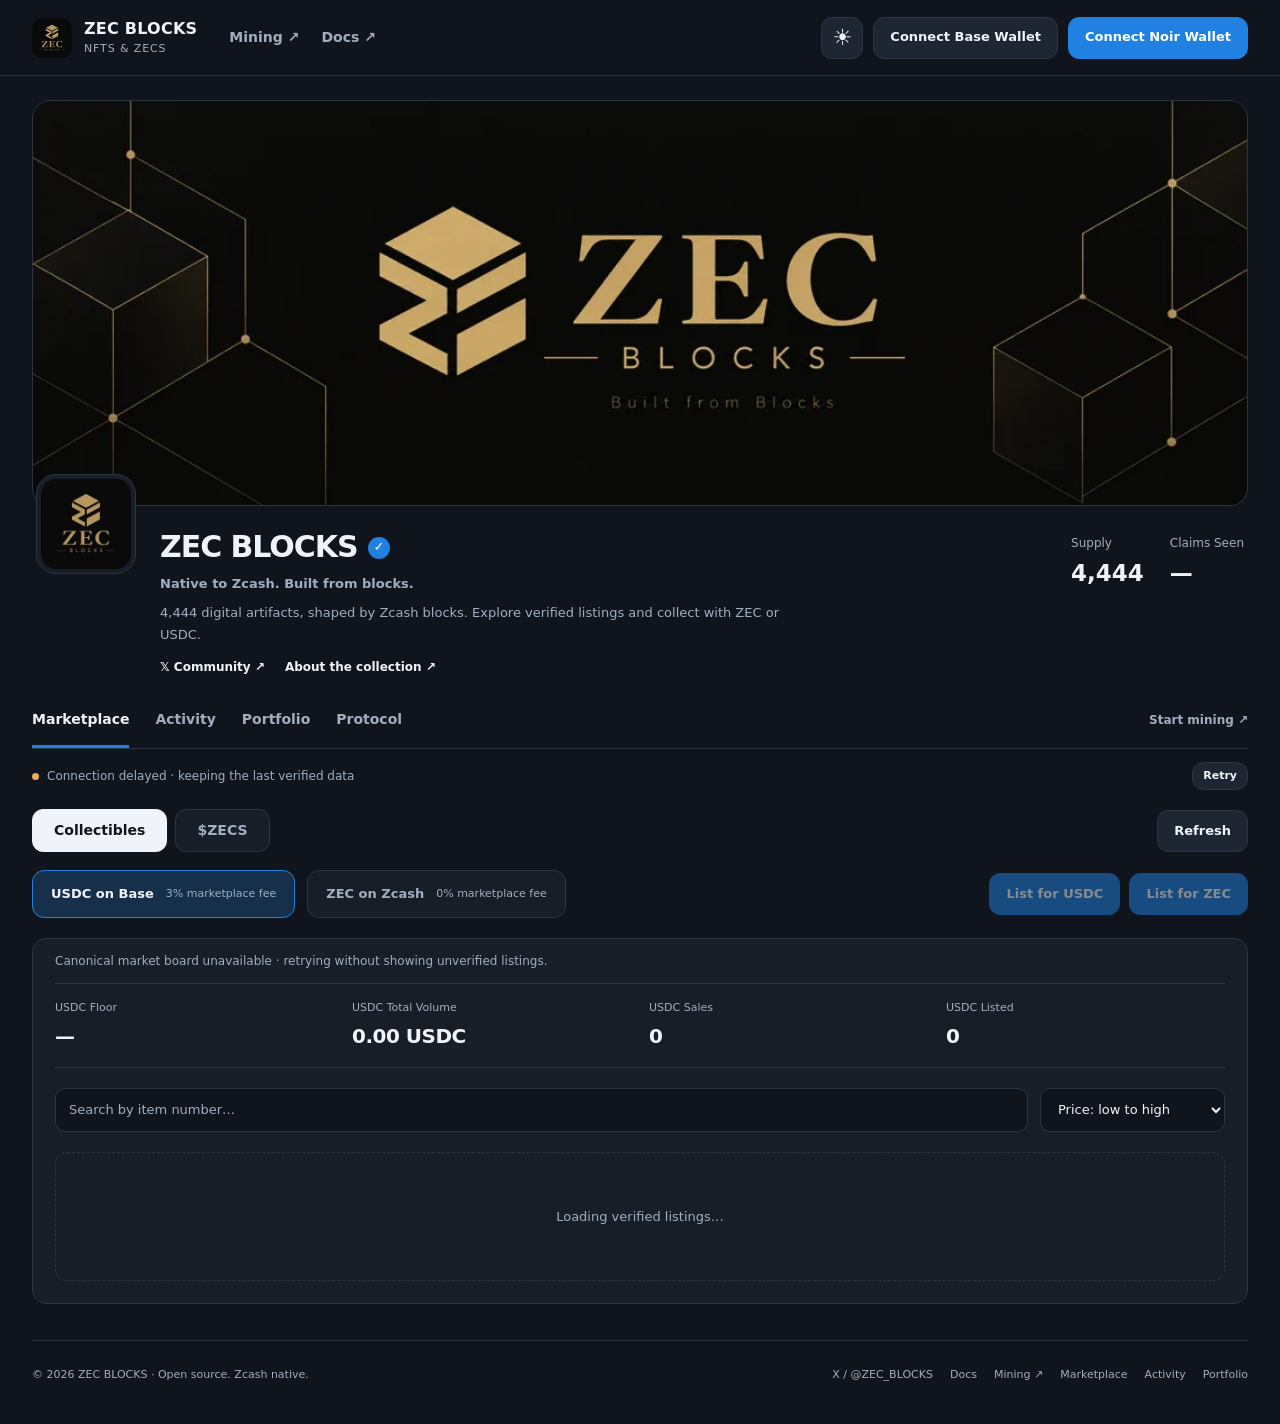
==== commit e308d378: "Display 4,444 NFT supply while preserving all legacy token IDs" ====
--- a/index.html
+++ b/index.html
@@ -22,11 +22,11 @@
 <div class="collectionCopy">
 <div class="collectionTitle">ZEC BLOCKS <span aria-label="Official collection" class="verified" title="Official ZEC BLOCKS collection">✓</span></div>
 <div class="collectionTagline">Native to Zcash. Built from blocks.</div>
-<p class="collectionDescription">5,000 unique digital artifacts, shaped by Zcash blocks. Explore verified listings and collect with ZEC or USDC.</p>
+<p class="collectionDescription">4,444 digital artifacts, shaped by Zcash blocks. Explore verified listings and collect with ZEC or USDC.</p>
 <div class="collectionActions"><a href="https://x.com/ZEC_BLOCKS" rel="noopener noreferrer" target="_blank">𝕏 Community ↗</a><a href="#protocol">About the collection ↗</a></div>
 </div>
 <div class="collectionStats">
-<div class="stat"><small>Supply</small><b>5,000</b></div>
+<div class="stat"><small>Supply</small><b>4,444</b></div>
 <div class="stat secondaryStat"><small>PoW</small><b>SHA-256 / 26-bit</b></div>
 <div class="stat secondaryStat"><small>Genesis</small><b id="genesisStatus">Confirmed</b></div>
 <div class="stat"><small>Claims Seen</small><b id="claimCount">—</b></div>
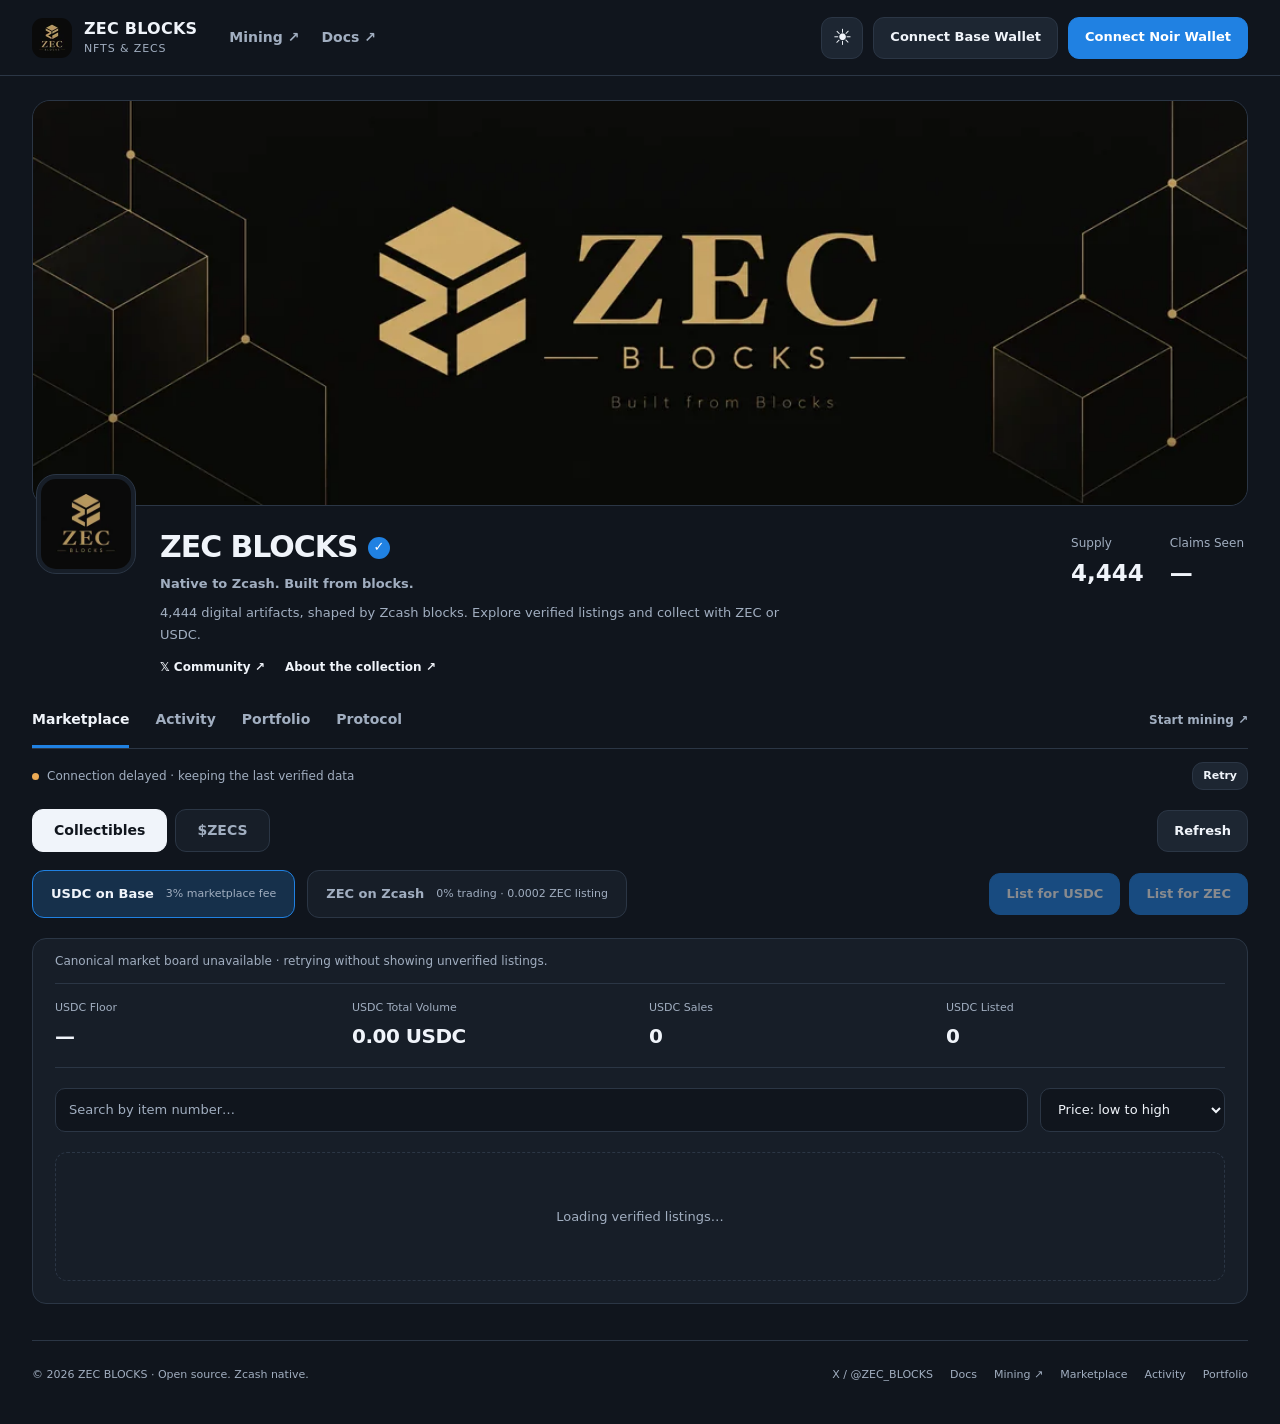
==== commit dddea6e7: "Add verified 0.0002 ZEC listing fees with automatic payment recovery" ====
--- a/index.html
+++ b/index.html
@@ -7,7 +7,7 @@
 <meta content="#10151d" name="theme-color"/>
 <meta content="Discover and trade ZEC BLOCKS NFTs and ZECS. Verified listings, native ZEC payments and USDC settlement on Base." name="description"/>
 <title>ZEC BLOCKS — Marketplace</title>
-<link href="/styles.css?v=activity-identity-hidden" rel="stylesheet"/><link href="/assets/zecblocks-icon.webp" rel="icon" type="image/webp"/><script defer="" src="/market-runtime.js?v=pending-recovery"></script><script defer="" src="/address-identity.js?v=simple-transactions"></script><script defer="" src="/script.js?v=listing-identity-hidden"></script><script defer="" src="/navigation.js?v=simple-transactions"></script></head>
+<link href="/styles.css?v=activity-identity-hidden" rel="stylesheet"/><link href="/assets/zecblocks-icon.webp" rel="icon" type="image/webp"/><script defer="" src="/market-runtime.js?v=pending-recovery"></script><script defer="" src="/address-identity.js?v=simple-transactions"></script><script defer="" src="/listing-fee.js?v=1"></script><script defer="" src="/script.js?v=native-listing-fee"></script><script defer="" src="/navigation.js?v=simple-transactions"></script></head>
 <body data-market-version="13.0.2"><a class="skipLink" href="#market">Skip to marketplace</a>
 <header class="top">
 <a class="brand" href="#market"><img alt="ZEC BLOCKS" class="brandLogo" height="40" src="/assets/zecblocks-icon.webp" width="40"/><span class="brandText"><b>ZEC BLOCKS</b><small>NFTs &amp; ZECS</small></span></a>
@@ -33,17 +33,17 @@
 </div>
 </div>
 </section>
-<nav aria-label="ZEC BLOCKS application navigation" class="appNav"><a data-app-tab="market" href="#market">Marketplace</a><a data-app-tab="activity" href="#activity">Activity</a><a data-app-tab="portfolio" href="#portfolio">Portfolio</a><a data-app-tab="protocol" href="#protocol">Protocol</a><a class="appNavExternal" href="https://mine.zecblocks.xyz">Start mining ↗</a></nav><div class="marketHealth" data-state="loading" id="marketHealth" role="status"><i></i><span>Loading market data…</span><time></time><button class="btn small">Retry</button></div><section aria-label="Pending transactions" class="pendingTransactions" hidden="" id="pendingTransactions"></section><div class="purchaseReviewNotice" hidden="" id="purchaseReviewNotice"></div>
+<nav aria-label="ZEC BLOCKS application navigation" class="appNav"><a data-app-tab="market" href="#market">Marketplace</a><a data-app-tab="activity" href="#activity">Activity</a><a data-app-tab="portfolio" href="#portfolio">Portfolio</a><a data-app-tab="protocol" href="#protocol">Protocol</a><a class="appNavExternal" href="https://mine.zecblocks.xyz">Start mining ↗</a></nav><div class="marketHealth" data-state="loading" id="marketHealth" role="status"><i></i><span>Loading market data…</span><time></time><button class="btn small">Retry</button></div><section aria-label="Pending transactions" class="pendingTransactions" hidden="" id="pendingTransactions"></section><section aria-label="Listing payments" class="pendingTransactions" hidden="" id="listingFeeRecoveries"></section><div class="purchaseReviewNotice" hidden="" id="purchaseReviewNotice"></div>
 <div class="appView" data-view="market" id="view-market">
 <div class="sectionHead" hidden="" id="market"><div><h2>Explore the market</h2><p>Find your next block. Choose an asset and payment currency.</p></div><div class="tabs"></div></div>
 <div class="marketAssetBar"><button aria-label="Browse ZEC BLOCKS NFTs" class="marketAssetTab" data-market-asset="nft" type="button"><strong>Collectibles</strong></button><button aria-label="Browse ZECS orders" class="marketAssetTab" data-market-asset="zecs" type="button"><strong>$ZECS</strong></button><button class="btn marketRefresh" id="refreshMarketBtn">Refresh</button></div>
 <div class="marketAssetView" data-market-asset-view="nft">
 
-<div class="marketRailBar"><button class="marketRailTab" data-market-rail="usdc" type="button"><strong>USDC on Base</strong><small>3% marketplace fee</small></button><button class="marketRailTab" data-market-rail="zec" type="button"><strong>ZEC on Zcash</strong><small>0% marketplace fee</small></button><div class="tabs"><button class="btn usdc" disabled="" id="createUsdcListingTopBtn">List for USDC</button><button class="btn gold" disabled="" id="createListingBtn">List for ZEC</button></div></div>
+<div class="marketRailBar"><button class="marketRailTab" data-market-rail="usdc" type="button"><strong>USDC on Base</strong><small>3% marketplace fee</small></button><button class="marketRailTab" data-market-rail="zec" type="button"><strong>ZEC on Zcash</strong><small>0% trading · 0.0002 ZEC listing</small></button><div class="tabs"><button class="btn usdc" disabled="" id="createUsdcListingTopBtn">List for USDC</button><button class="btn gold" disabled="" id="createListingBtn">List for ZEC</button></div></div>
 <div class="marketRailView" data-market-rail-view="usdc"><section class="card usdcSection" id="usdc-market"><div class="usdcToolbar"><div class="usdcToolbarLeft"><div><h3 style="margin:5px 0 3px">Available items</h3><div class="usdcStatus" id="usdcMarketStatus">Loading verified listings…</div></div></div><div class="usdcToolbarRight"><button class="btn duplicateAction" id="refreshUsdcBtn">Refresh USDC</button><button class="btn usdc duplicateAction" disabled="" id="createUsdcListingBtn">List for USDC</button></div></div><div class="marketBody" style="padding-top:0"><div class="marketMetrics"><div class="marketMetric"><small>USDC Floor</small><b id="usdcFloorPrice">—</b></div><div class="marketMetric"><small>USDC Total Volume</small><b id="usdcTotalVolume">0 USDC</b></div><div class="marketMetric"><small>USDC Sales</small><b id="usdcSalesCount">0</b></div><div class="marketMetric"><small>USDC Listed</small><b id="usdcListedCount">0</b></div></div></div><div class="marketToolbar"><label class="searchField"><span class="srOnly">Search USDC listings</span><input autocomplete="off" class="input" id="usdcSearch" placeholder="Search by item number…" type="search"/></label><label><span class="srOnly">Sort USDC listings</span><select class="select" id="usdcSort"><option value="priceLow">Price: low to high</option><option value="priceHigh">Price: high to low</option><option value="new">Recently listed</option></select></label></div><div class="usdcGrid" id="usdcMarketGrid"><div class="empty" style="grid-column:1/-1">Loading verified Base USDC listings…</div></div><nav aria-label="Item pages" class="pagination" hidden="" id="usdcPagination"></nav></section></div>
 <div class="marketRailView" data-market-rail-view="zec"><div class="sectionHead" id="zec-market"><div><h2>Available items</h2><p>One ZEC payment, directly to the seller. Ownership updates after confirmation.</p></div></div><section class="card"><div class="marketToolbar"><input aria-label="Search ZEC listings" class="input" id="marketSearch" placeholder="Search by item number…" type="search"/><select aria-label="Sort ZEC listings" class="select" id="marketSort"><option value="new">Newest</option><option value="priceLow">Price: low to high</option><option value="priceHigh">Price: high to low</option></select><span class="pill" id="relayStatus">0% fee · 1 payment</span></div><div class="marketBody"><div class="marketMetrics"><div class="marketMetric"><small>ZEC Floor</small><b id="floorPrice">—</b></div><div class="marketMetric"><small>ZEC Total Volume</small><b id="totalVolume">0 ZEC</b></div><div class="marketMetric"><small>ZEC Sales</small><b id="salesCount">0</b></div><div class="marketMetric"><small>ZEC Listed</small><b id="listedCount">0</b></div></div><div class="grid" id="marketGrid"></div><nav aria-label="Item pages" class="pagination" hidden="" id="zecPagination"></nav></div></section></div>
 </div>
-<div class="marketAssetView" data-market-asset-view="zecs"><div class="zecsMarketHead"><div><h3>ZECS Market</h3><p>ZECS remains ZB-20 on Zcash. Choose Base USDC settlement or native ZEC Buy Now.</p></div></div><div class="marketRailBar"><button class="marketRailTab zecsRailTab" data-zecs-rail="usdc" type="button"><strong>USDC on Base</strong><small>3% marketplace fee</small></button><button class="marketRailTab zecsRailTab" data-zecs-rail="zec" type="button"><strong>ZEC on Zcash</strong><small>0% marketplace fee</small></button></div><div class="zecsRailView" data-zecs-rail-view="usdc"><section class="card zecsMarketSection"><div class="zecsMarketHero"><div><div class="kicker">ZB-20 · ZCASH ANCHORED · BASE USDC</div><div class="zecsTicker"><span>$</span>ZECS</div><div class="zecsSub">Trade ZECS with USDC on Base. Balances are verified before each trade; sellers receive 97% of the listed price.</div></div><div class="zecsMarketActions"><button class="btn" id="zecsRefreshBtn">Refresh</button><button class="btn usdc" disabled="" id="zecsListBtn">List ZECS · USDC</button></div></div><div class="zecsMetrics"><div class="zecsMetric"><small>Floor / ZECS</small><b id="zecsFloor">—</b></div><div class="zecsMetric"><small>Total Volume</small><b id="zecsVolume">0 USDC</b></div><div class="zecsMetric"><small>Sales</small><b id="zecsSales">0</b></div><div class="zecsMetric"><small>Active Orders</small><b id="zecsOrders">0</b></div><div class="zecsMetric"><small>My Balance</small><b id="zecsMyBalance">—</b></div></div><div class="zecsStatusLine" id="zecsMarketStatus">Loading verified ZECS orders…</div><div class="zecsOrderGrid" id="zecsMarketGrid"><div class="zecsEmpty">Loading ZECS / USDC orders…</div></div></section></div><div class="zecsRailView" data-zecs-rail-view="zec"><section class="card zecsMarketSection"><div class="zecsMarketHero"><div><div class="kicker">ZB-20 · ZCASH NATIVE PAYMENT</div><div class="zecsTicker"><span>$</span>ZECS / ZEC</div><div class="zecsSub">0% protocol fee. Seller receives 100% of the listed ZEC price. Buyer approves one Noir ZEC transaction; no Base wallet is required.</div></div><div class="zecsMarketActions"><button class="btn" id="zecsZecRefreshBtn">Refresh</button><button class="btn gold" disabled="" id="zecsZecListBtn">List ZECS · ZEC</button></div></div><div class="zecsMetrics"><div class="zecsMetric"><small>Floor / ZECS</small><b id="zecsZecFloor">—</b></div><div class="zecsMetric"><small>Total Volume</small><b id="zecsZecVolume">0 ZEC</b></div><div class="zecsMetric"><small>Sales</small><b id="zecsZecSales">0</b></div><div class="zecsMetric"><small>Active Orders</small><b id="zecsZecOrders">0</b></div><div class="zecsMetric"><small>My Balance</small><b id="zecsZecMyBalance">—</b></div></div><div class="zecsStatusLine">Direct Zcash settlement · zero protocol fee · one payment transaction.</div><div class="zecsOrderGrid" id="zecsZecMarketGrid"><div class="zecsEmpty">Loading ZECS / ZEC orders…</div></div></section></div></div></div><div class="appView" data-view="activity" id="view-activity"><div class="sectionHead" id="activity"><div><h2>Activity</h2><p>Verified trades, listings and transfers across ZEC and USDC.</p></div><div class="tabs"><select aria-label="Filter activity" class="select" id="activityFilter" style="width:auto"><option value="all">All activity</option><option value="sale">Sales</option><option value="list">Listings</option><option value="offer">Offers</option><option value="transfer">Transfers</option></select><button class="btn" id="refreshActivityBtn">Refresh</button></div></div><section class="card panel">
+<div class="marketAssetView" data-market-asset-view="zecs"><div class="zecsMarketHead"><div><h3>ZECS Market</h3><p>ZECS remains ZB-20 on Zcash. Choose Base USDC settlement or native ZEC Buy Now.</p></div></div><div class="marketRailBar"><button class="marketRailTab zecsRailTab" data-zecs-rail="usdc" type="button"><strong>USDC on Base</strong><small>3% marketplace fee</small></button><button class="marketRailTab zecsRailTab" data-zecs-rail="zec" type="button"><strong>ZEC on Zcash</strong><small>0% trading · 0.0002 ZEC listing</small></button></div><div class="zecsRailView" data-zecs-rail-view="usdc"><section class="card zecsMarketSection"><div class="zecsMarketHero"><div><div class="kicker">ZB-20 · ZCASH ANCHORED · BASE USDC</div><div class="zecsTicker"><span>$</span>ZECS</div><div class="zecsSub">Trade ZECS with USDC on Base. Balances are verified before each trade; sellers receive 97% of the listed price.</div></div><div class="zecsMarketActions"><button class="btn" id="zecsRefreshBtn">Refresh</button><button class="btn usdc" disabled="" id="zecsListBtn">List ZECS · USDC</button></div></div><div class="zecsMetrics"><div class="zecsMetric"><small>Floor / ZECS</small><b id="zecsFloor">—</b></div><div class="zecsMetric"><small>Total Volume</small><b id="zecsVolume">0 USDC</b></div><div class="zecsMetric"><small>Sales</small><b id="zecsSales">0</b></div><div class="zecsMetric"><small>Active Orders</small><b id="zecsOrders">0</b></div><div class="zecsMetric"><small>My Balance</small><b id="zecsMyBalance">—</b></div></div><div class="zecsStatusLine" id="zecsMarketStatus">Loading verified ZECS orders…</div><div class="zecsOrderGrid" id="zecsMarketGrid"><div class="zecsEmpty">Loading ZECS / USDC orders…</div></div></section></div><div class="zecsRailView" data-zecs-rail-view="zec"><section class="card zecsMarketSection"><div class="zecsMarketHero"><div><div class="kicker">ZB-20 · ZCASH NATIVE PAYMENT</div><div class="zecsTicker"><span>$</span>ZECS / ZEC</div><div class="zecsSub">0% protocol fee. Seller receives 100% of the listed ZEC price. Buyer approves one Noir ZEC transaction; no Base wallet is required.</div></div><div class="zecsMarketActions"><button class="btn" id="zecsZecRefreshBtn">Refresh</button><button class="btn gold" disabled="" id="zecsZecListBtn">List ZECS · ZEC</button></div></div><div class="zecsMetrics"><div class="zecsMetric"><small>Floor / ZECS</small><b id="zecsZecFloor">—</b></div><div class="zecsMetric"><small>Total Volume</small><b id="zecsZecVolume">0 ZEC</b></div><div class="zecsMetric"><small>Sales</small><b id="zecsZecSales">0</b></div><div class="zecsMetric"><small>Active Orders</small><b id="zecsZecOrders">0</b></div><div class="zecsMetric"><small>My Balance</small><b id="zecsZecMyBalance">—</b></div></div><div class="zecsStatusLine">Direct Zcash settlement · zero protocol fee · one payment transaction.</div><div class="zecsOrderGrid" id="zecsZecMarketGrid"><div class="zecsEmpty">Loading ZECS / ZEC orders…</div></div></section></div></div></div><div class="appView" data-view="activity" id="view-activity"><div class="sectionHead" id="activity"><div><h2>Activity</h2><p>Verified trades, listings and transfers across ZEC and USDC.</p></div><div class="tabs"><select aria-label="Filter activity" class="select" id="activityFilter" style="width:auto"><option value="all">All activity</option><option value="sale">Sales</option><option value="list">Listings</option><option value="offer">Offers</option><option value="transfer">Transfers</option></select><button class="btn" id="refreshActivityBtn">Refresh</button></div></div><section class="card panel">
 <div class="activityWrap">
 <table class="activityTable">
 <thead><tr><th>Event</th><th>Item</th><th>Price</th><th>Parties</th><th>Time</th><th>TX</th></tr></thead>
@@ -67,7 +67,7 @@
 <div class="atomicList" id="atomicBuyerList"><div class="empty">Your locked atomic purchases will appear here.</div></div>
 </div>
 </div></details>
-<p class="portfolioHint">ZEC trades have a 0% marketplace fee. USDC trades settle on Base with a 3% marketplace fee. Network fees may apply.</p><div class="grid" id="portfolioGrid" style="margin-top:14px"></div><nav aria-label="Item pages" class="pagination" hidden="" id="portfolioPagination"></nav>
+<p class="portfolioHint">ZEC trades have a 0% marketplace fee. Each new ZEC listing costs 0.0002 ZEC. USDC trades settle on Base with a 3% marketplace fee. Network fees may apply.</p><div class="grid" id="portfolioGrid" style="margin-top:14px"></div><nav aria-label="Item pages" class="pagination" hidden="" id="portfolioPagination"></nav>
 </section></div><div class="appView" data-view="protocol" id="view-protocol"><section class="hero collectionSpotlight">
 <div class="heroMain">
 <div class="kicker">ZB-1 MAINNET · OPEN SOURCE · MARKETPLACE LIVE</div>
@@ -111,14 +111,14 @@
 </div>
 </section></div><footer class="footer"><div>© 2026 ZEC BLOCKS · Open source. Zcash native.</div><div class="footerlinks"><a href="https://x.com/ZEC_BLOCKS" rel="noreferrer" target="_blank">X / @ZEC_BLOCKS</a><a href="https://docs.zecblocks.xyz" rel="noreferrer" target="_blank">Docs</a><a href="https://mine.zecblocks.xyz">Mining ↗</a><a href="#market">Marketplace</a><a href="#activity">Activity</a><a href="#portfolio">Portfolio</a></div></footer>
 </main>
-<div class="modal" id="listingModal"><div class="modalCard"><div class="modalHead"><h3>List ZEC BLOCK</h3><button class="xbtn" data-close="listingModal">×</button></div><div class="field"><label for="listingToken">Token ID</label><select class="select" id="listingToken"></select></div><div class="field"><label for="listingPrice">Asking price (ZEC)</label><input class="input" id="listingPrice" inputmode="decimal" value="0.05"/></div><div class="field"><label for="listingDays">Expires in days</label><input class="input" id="listingDays" max="30" min="1" type="number" value="7"/></div><div class="notice">Listings are signed marketplace intents mirrored across multiple public relays. Website updates do not erase the listing; the client reconstructs it from relay events. Listing does not transfer the NFT or move ZEC.</div><div class="controls"><button class="btn gold" id="publishListingBtn">Sign &amp; Publish Listing</button></div></div></div>
+<div class="modal" id="listingModal"><div class="modalCard"><div class="modalHead"><h3>List ZEC BLOCK</h3><button class="xbtn" data-close="listingModal">×</button></div><div class="field"><label for="listingToken">Token ID</label><select class="select" id="listingToken"></select></div><div class="field"><label for="listingPrice">Asking price (ZEC)</label><input class="input" id="listingPrice" inputmode="decimal" value="0.05"/></div><div class="field"><label for="listingDays">Expires in days</label><input class="input" id="listingDays" max="30" min="1" type="number" value="7"/></div><div class="notice"><b>Listing fee: 0.0002 ZEC.</b> Paid once to treasury before this listing becomes active. Trading protocol fee: <b>0%</b>; you receive 100% of the sale price. Network fees apply. Cancelling does not refund the listing fee; a new listing requires a new fee.<br><br>Use your Noir <b>transparent balance</b>. The fee payment publicly links its source address and selected inputs. <details><summary>Treasury address</summary><code style="overflow-wrap:anywhere">t1b9PCdoCncgoc13CWwWz8tzZZLDYfMaTyz</code></details></div><div class="controls"><button class="btn gold" id="publishListingBtn">Pay 0.0002 ZEC &amp; List</button></div></div></div>
 <div class="modal" id="usdcListingModal"><div class="modalCard"><div class="modalHead"><h3>List ZEC BLOCK for USDC</h3><button class="xbtn" data-close="usdcListingModal">×</button></div>
 <div class="field"><label for="usdcListingToken">Token ID</label><select class="select" id="usdcListingToken"></select></div>
 <div class="field"><label for="usdcListingPrice">Fixed price (USDC on Base)</label><input class="input" id="usdcListingPrice" inputmode="decimal" value="1.00"/></div>
 <div class="field"><label for="usdcListingDays">Expires in days</label><input class="input" id="usdcListingDays" max="30" min="1" type="number" value="7"/></div>
 <div class="notice"><b>Pay and receive USDC on Base.</b> Your Noir identity signs the ZB-1 listing intent, while your connected Base wallet receives the seller payout. Listing requires one Base transaction. A 3% marketplace fee applies when the item sells.</div>
 <div class="controls"><button class="btn usdc" id="publishUsdcListingBtn">Sign with Noir &amp; List on Base</button></div></div></div>
-<div class="modal" id="zecsListingModal"><div class="modalCard"><div class="modalHead"><h3>List ZECS for USDC</h3><button class="xbtn" data-close="zecsListingModal">×</button></div><div class="field"><label for="zecsListingAmount">Amount ZECS</label><input class="input" id="zecsListingAmount" inputmode="numeric" value="210"/></div><div class="field"><label for="zecsListingPrice">Total price (USDC on Base)</label><input class="input" id="zecsListingPrice" inputmode="decimal" value="1.00"/></div><div class="field"><label for="zecsListingHours">Expires in hours</label><input class="input" id="zecsListingHours" max="720" min="1" type="number" value="24"/></div><div class="notice"><b>Verified balances.</b> Noir signs the ZECS identity challenge, the marketplace verifies your available ZECS, and your Base wallet creates the order. ZECS remains on Zcash; only USDC payment settles on Base.</div><div class="controls"><button class="btn usdc" id="publishZecsListingBtn">Authorize &amp; List ZECS</button></div></div></div><div class="modal" id="zecsZecListingModal"><div class="modalCard"><div class="modalHead"><h3>List ZECS for ZEC</h3><button class="xbtn" data-close="zecsZecListingModal">×</button></div><div class="field"><label for="zecsZecListingAmount">Amount ZECS</label><input class="input" id="zecsZecListingAmount" inputmode="numeric" value="210"/></div><div class="field"><label for="zecsZecListingPrice">Total price (ZEC)</label><input class="input" id="zecsZecListingPrice" inputmode="decimal" value="0.001"/></div><div class="field"><label for="zecsZecListingHours">Expires in hours</label><input class="input" id="zecsZecListingHours" max="720" min="1" type="number" value="24"/></div><div class="notice"><b>0% protocol fee.</b> Your Noir transparent address receives 100% of the listed ZEC price. Buyer pays once; ZECS balance updates after the Zcash payment is confirmed.</div><div class="controls"><button class="btn gold" id="publishZecsZecListingBtn">Authorize &amp; List ZECS</button></div></div></div><div class="modal" id="offerModal"><div class="modalCard"><div class="modalHead"><h3>Request Purchase</h3><button class="xbtn" data-close="offerModal">×</button></div><div class="field"><label for="offerToken">Token</label><input class="input" disabled="" id="offerToken"/></div><div class="field"><label for="offerPrice">Fixed listing price (ZEC)</label><input class="input" disabled="" id="offerPrice"/></div><div class="notice"><b>Fixed-price request.</b> The buyer cannot change the seller's listing price. This request moves no ZEC. If the seller accepts, the NFT is locked to this buyer for the checkout window, then the selected buyer pays 3% protocol + 97% seller.</div><div class="controls"><button class="btn gold" id="publishOfferBtn">Request Purchase at List Price</button></div></div></div>
+<div class="modal" id="zecsListingModal"><div class="modalCard"><div class="modalHead"><h3>List ZECS for USDC</h3><button class="xbtn" data-close="zecsListingModal">×</button></div><div class="field"><label for="zecsListingAmount">Amount ZECS</label><input class="input" id="zecsListingAmount" inputmode="numeric" value="210"/></div><div class="field"><label for="zecsListingPrice">Total price (USDC on Base)</label><input class="input" id="zecsListingPrice" inputmode="decimal" value="1.00"/></div><div class="field"><label for="zecsListingHours">Expires in hours</label><input class="input" id="zecsListingHours" max="720" min="1" type="number" value="24"/></div><div class="notice"><b>Verified balances.</b> Noir signs the ZECS identity challenge, the marketplace verifies your available ZECS, and your Base wallet creates the order. ZECS remains on Zcash; only USDC payment settles on Base.</div><div class="controls"><button class="btn usdc" id="publishZecsListingBtn">Authorize &amp; List ZECS</button></div></div></div><div class="modal" id="zecsZecListingModal"><div class="modalCard"><div class="modalHead"><h3>List ZECS for ZEC</h3><button class="xbtn" data-close="zecsZecListingModal">×</button></div><div class="field"><label for="zecsZecListingAmount">Amount ZECS</label><input class="input" id="zecsZecListingAmount" inputmode="numeric" value="210"/></div><div class="field"><label for="zecsZecListingPrice">Total price (ZEC)</label><input class="input" id="zecsZecListingPrice" inputmode="decimal" value="0.001"/></div><div class="field"><label for="zecsZecListingHours">Expires in hours</label><input class="input" id="zecsZecListingHours" max="720" min="1" type="number" value="24"/></div><div class="notice"><b>Listing fee: 0.0002 ZEC.</b> Paid once to treasury before this listing becomes active. Trading protocol fee: <b>0%</b>; you receive 100% of the sale price. Network fees apply. Cancelling does not refund the listing fee; a new listing requires a new fee.<br><br>Use your Noir <b>transparent balance</b>. The fee payment publicly links its source address and selected inputs. <details><summary>Treasury address</summary><code style="overflow-wrap:anywhere">t1b9PCdoCncgoc13CWwWz8tzZZLDYfMaTyz</code></details></div><div class="controls"><button class="btn gold" id="publishZecsZecListingBtn">Pay 0.0002 ZEC &amp; List</button></div></div></div><div class="modal" id="offerModal"><div class="modalCard"><div class="modalHead"><h3>Request Purchase</h3><button class="xbtn" data-close="offerModal">×</button></div><div class="field"><label for="offerToken">Token</label><input class="input" disabled="" id="offerToken"/></div><div class="field"><label for="offerPrice">Fixed listing price (ZEC)</label><input class="input" disabled="" id="offerPrice"/></div><div class="notice"><b>Fixed-price request.</b> The buyer cannot change the seller's listing price. This request moves no ZEC. If the seller accepts, the NFT is locked to this buyer for the checkout window, then the selected buyer pays 3% protocol + 97% seller.</div><div class="controls"><button class="btn gold" id="publishOfferBtn">Request Purchase at List Price</button></div></div></div>
 <div class="modal" id="receiveNftModal"><div class="modalCard"><div class="modalHead"><h3>Receive NFT</h3><button class="xbtn" data-close="receiveNftModal">×</button></div>
 <p class="recipientHelp">Let people send NFTs to your Zcash transparent address.</p>
 <div class="field"><label for="receiveNftAddress">Your Zcash receiving address</label><input class="input" id="receiveNftAddress" readonly=""/><p aria-live="polite" class="recipientHelp" id="receiveAddressStatus"></p></div>
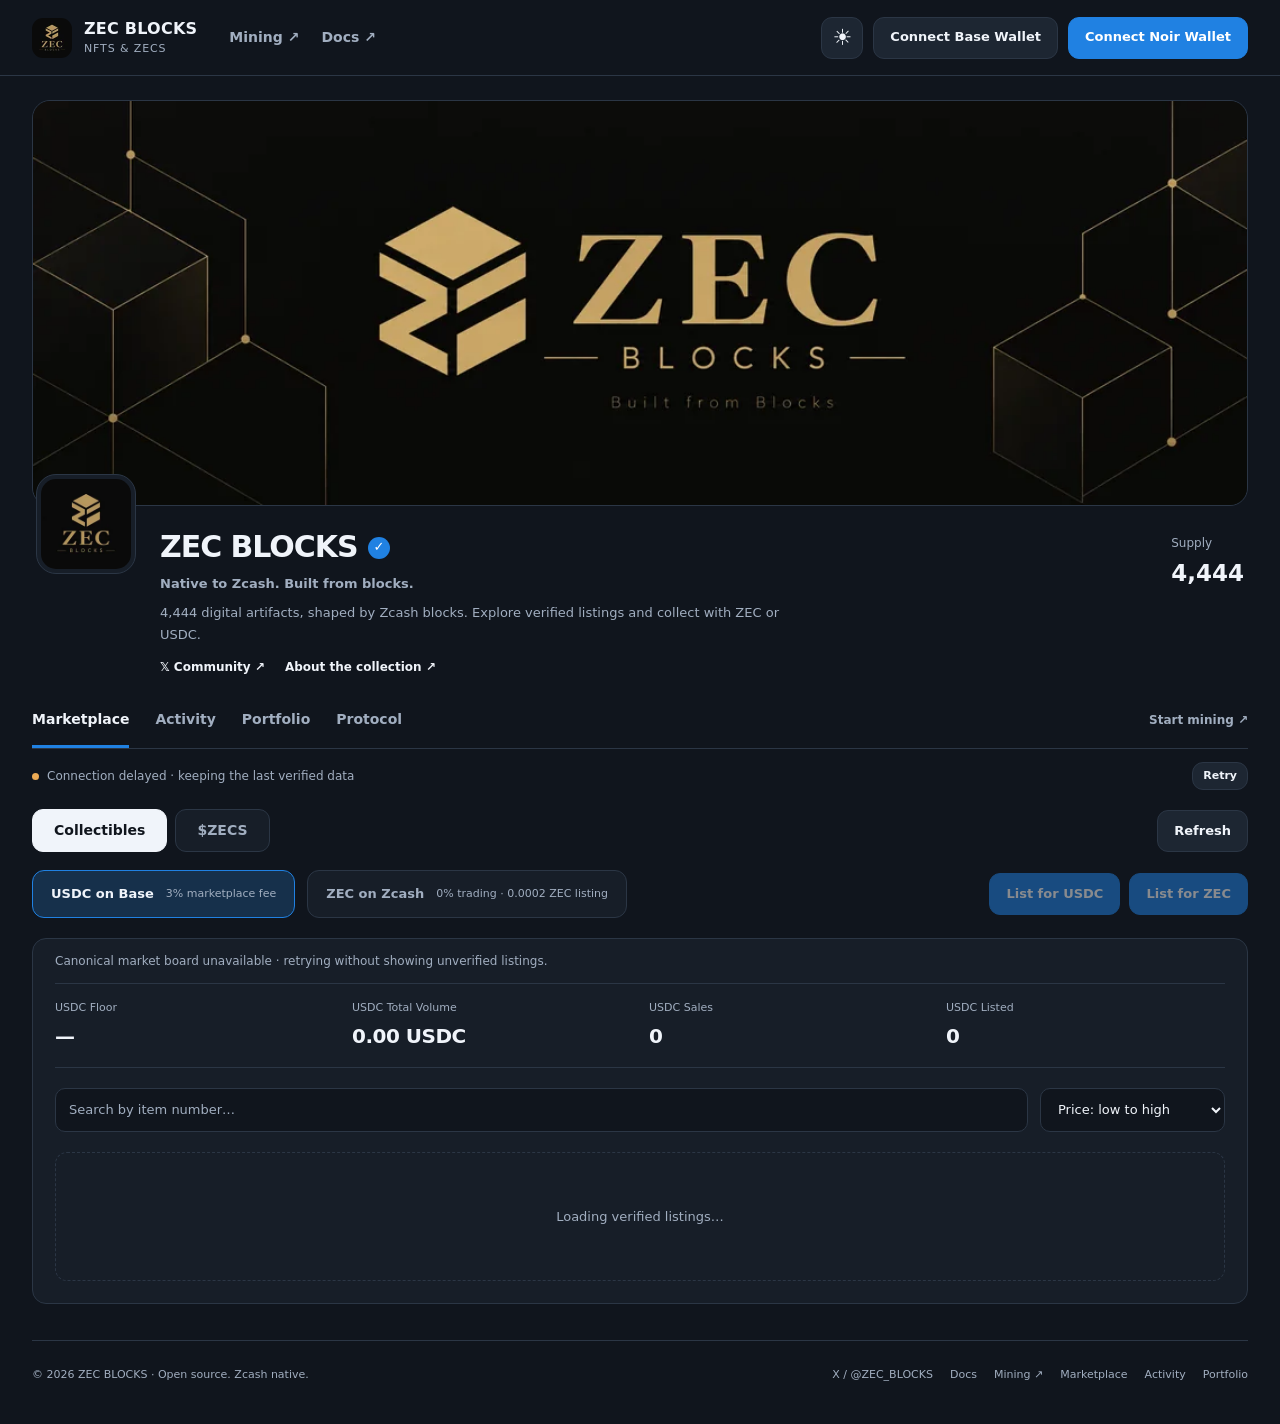
==== commit 22e8d4f2: "Remove claim progress from marketplace header and polling" ====
--- a/index.html
+++ b/index.html
@@ -7,7 +7,7 @@
 <meta content="#10151d" name="theme-color"/>
 <meta content="Discover and trade ZEC BLOCKS NFTs and ZECS. Verified listings, native ZEC payments and USDC settlement on Base." name="description"/>
 <title>ZEC BLOCKS — Marketplace</title>
-<link href="/styles.css?v=activity-identity-hidden" rel="stylesheet"/><link href="/assets/zecblocks-icon.webp" rel="icon" type="image/webp"/><script defer="" src="/market-runtime.js?v=pending-recovery"></script><script defer="" src="/address-identity.js?v=simple-transactions"></script><script defer="" src="/listing-fee.js?v=1"></script><script defer="" src="/script.js?v=native-listing-fee"></script><script defer="" src="/navigation.js?v=simple-transactions"></script></head>
+<link href="/styles.css?v=activity-identity-hidden" rel="stylesheet"/><link href="/assets/zecblocks-icon.webp" rel="icon" type="image/webp"/><script defer="" src="/market-runtime.js?v=pending-recovery"></script><script defer="" src="/address-identity.js?v=simple-transactions"></script><script defer="" src="/listing-fee.js?v=1"></script><script defer="" src="/script.js?v=marketplace-claim-progress-removed"></script><script defer="" src="/navigation.js?v=simple-transactions"></script></head>
 <body data-market-version="13.0.2"><a class="skipLink" href="#market">Skip to marketplace</a>
 <header class="top">
 <a class="brand" href="#market"><img alt="ZEC BLOCKS" class="brandLogo" height="40" src="/assets/zecblocks-icon.webp" width="40"/><span class="brandText"><b>ZEC BLOCKS</b><small>NFTs &amp; ZECS</small></span></a>
@@ -29,7 +29,6 @@
 <div class="stat"><small>Supply</small><b>4,444</b></div>
 <div class="stat secondaryStat"><small>PoW</small><b>SHA-256 / 26-bit</b></div>
 <div class="stat secondaryStat"><small>Genesis</small><b id="genesisStatus">Confirmed</b></div>
-<div class="stat"><small>Claims Seen</small><b id="claimCount">—</b></div>
 </div>
 </div>
 </section>
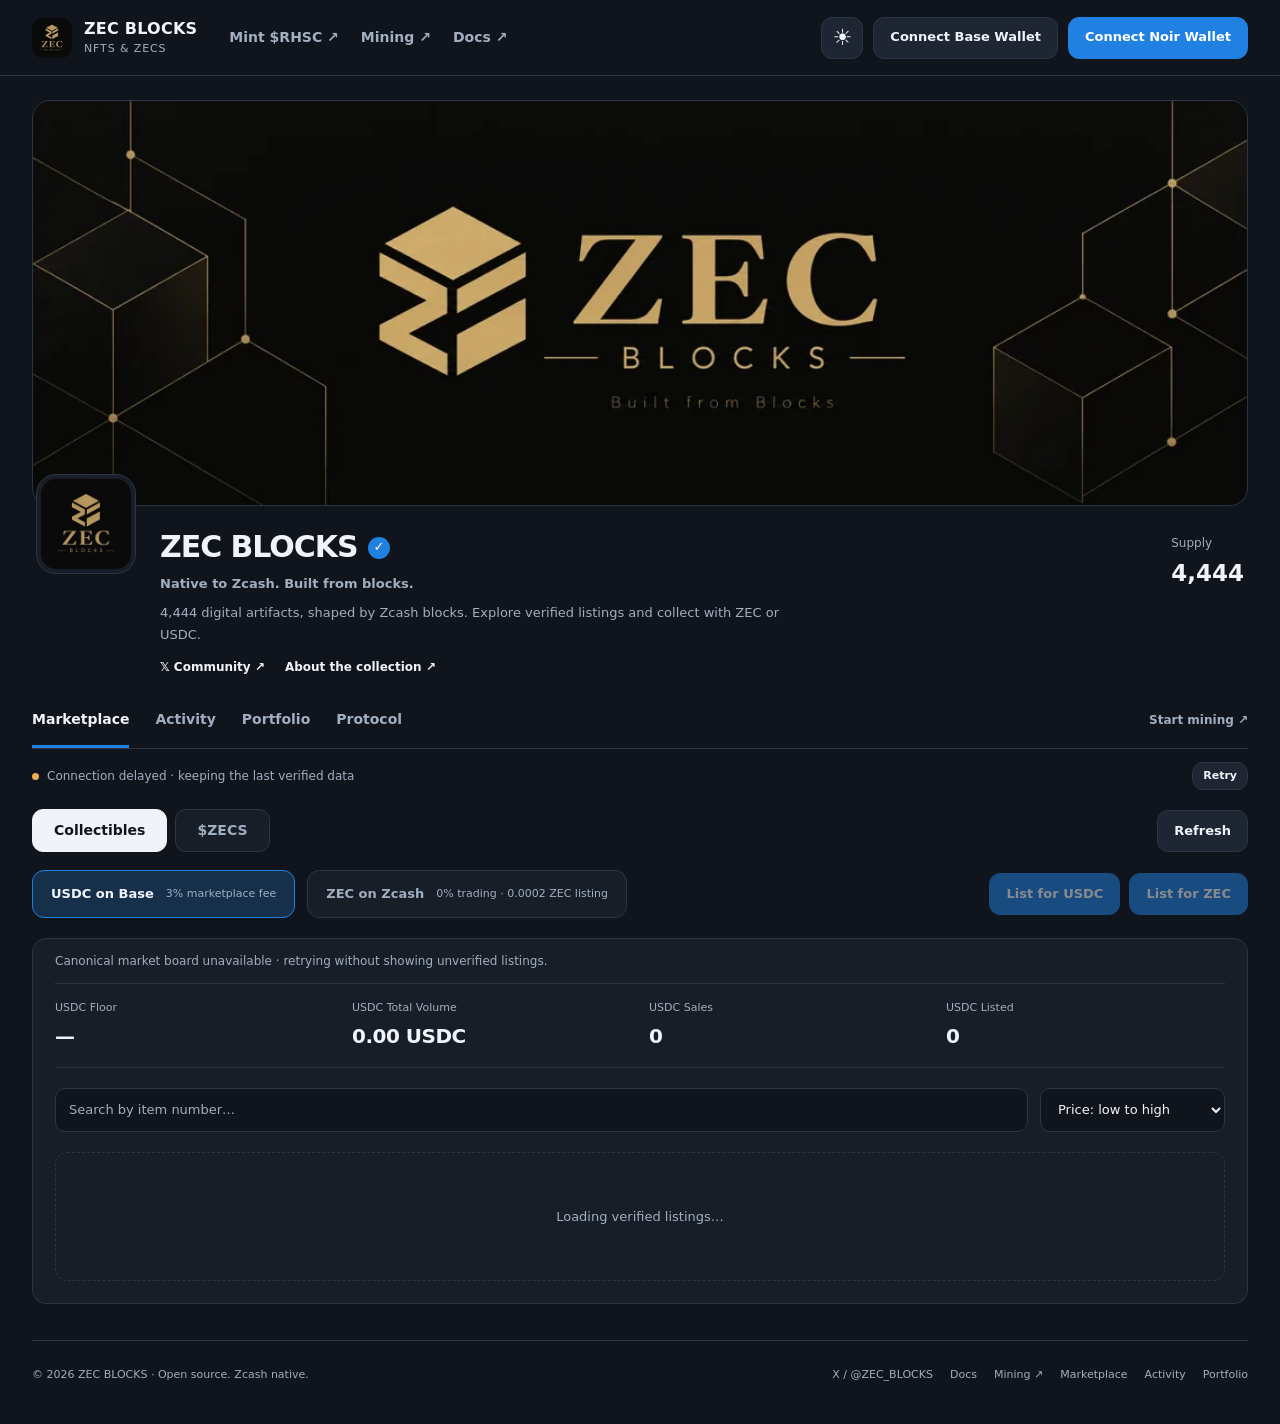
==== commit ad990f3c: "Link the marketplace header to the RHSC mint page Add the RHSC entry at mine.zecblocks.xyz/rhsc.html" ====
--- a/index.html
+++ b/index.html
@@ -11,7 +11,7 @@
 <body data-market-version="13.0.2"><a class="skipLink" href="#market">Skip to marketplace</a>
 <header class="top">
 <a class="brand" href="#market"><img alt="ZEC BLOCKS" class="brandLogo" height="40" src="/assets/zecblocks-icon.webp" width="40"/><span class="brandText"><b>ZEC BLOCKS</b><small>NFTs &amp; ZECS</small></span></a>
-<nav aria-label="External links" class="nav"><a href="https://mine.zecblocks.xyz">Mining ↗</a><a href="https://docs.zecblocks.xyz" rel="noopener noreferrer" target="_blank">Docs ↗</a></nav>
+<nav aria-label="External links" class="nav"><a href="https://mine.zecblocks.xyz/rhsc.html">Mint $RHSC ↗</a><a href="https://mine.zecblocks.xyz">Mining ↗</a><a href="https://docs.zecblocks.xyz" rel="noopener noreferrer" target="_blank">Docs ↗</a></nav>
 <div class="topright"><button aria-label="Switch to light mode" class="btn themeButton" id="themeToggle" title="Change appearance">☀</button><button class="btn usdc usdcConnect" id="evmWalletBtn">Connect Base Wallet</button><button class="btn gold walletbtn" id="walletBtn">Connect Noir Wallet</button></div>
 </header>
 <main id="home">
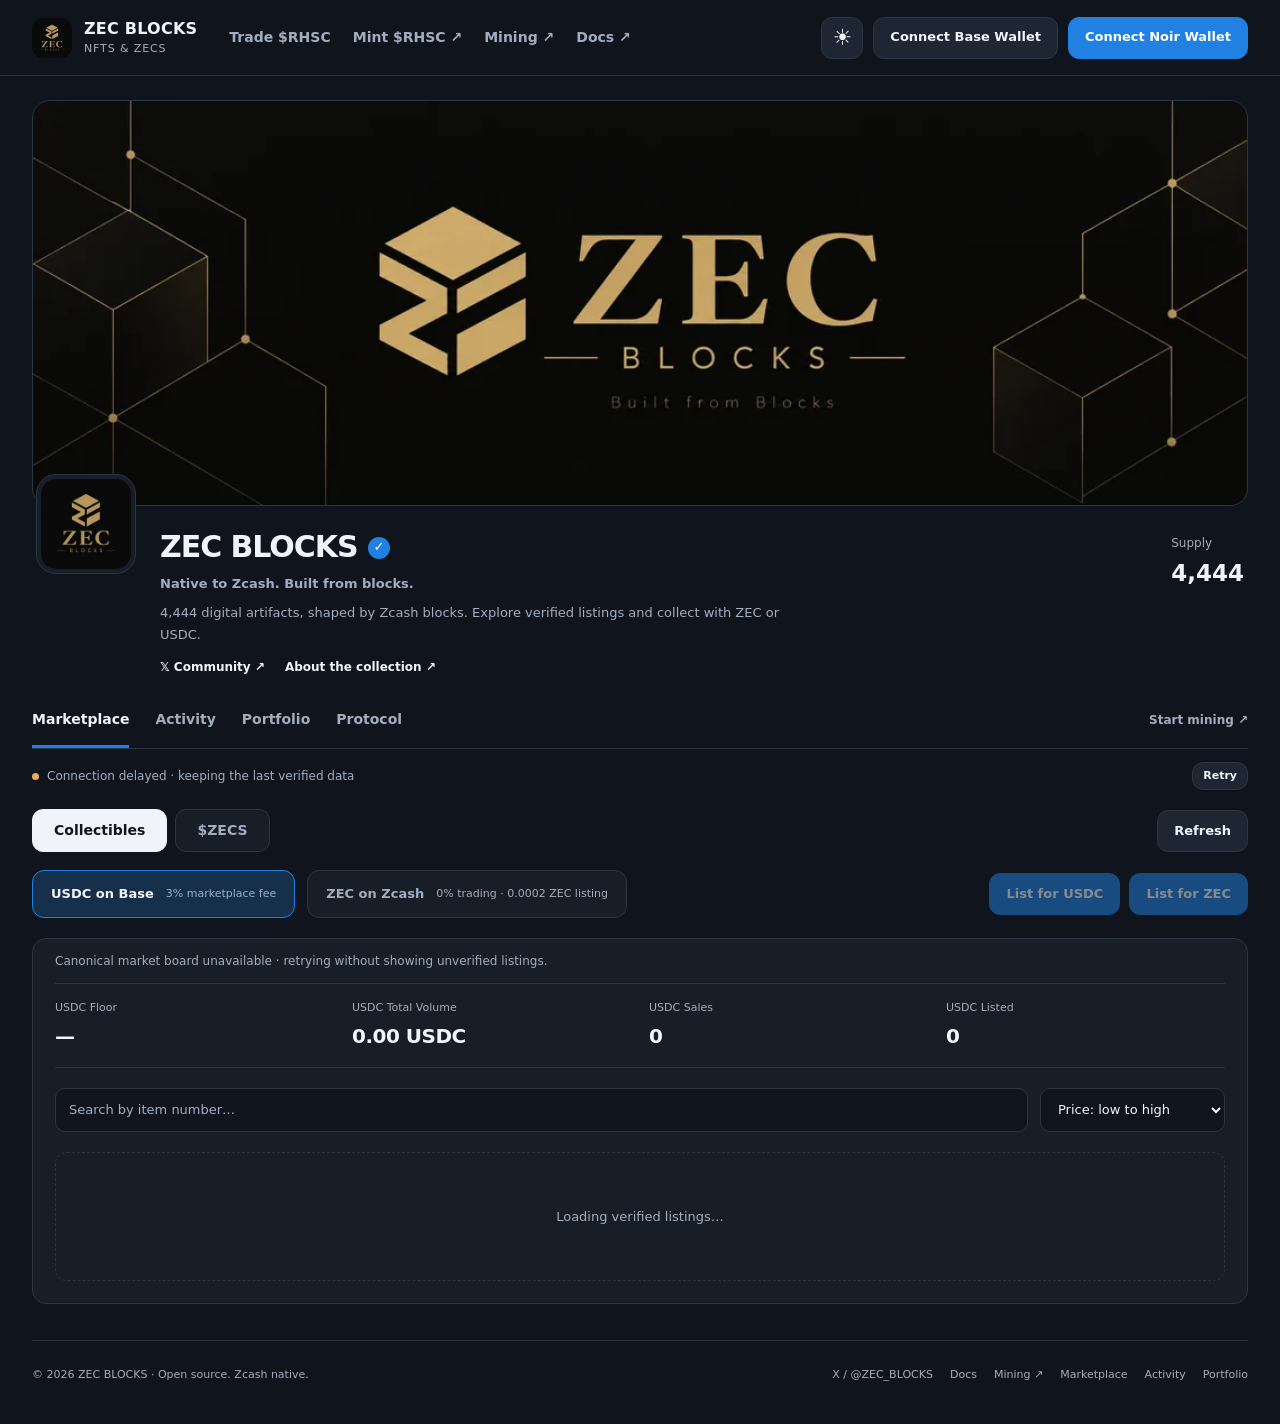
==== commit b36e222d: "Build RH-20 escrow marketplace with fixed 3% treasury settlement Add a separate native-ETH settlemen" ====
--- a/index.html
+++ b/index.html
@@ -11,7 +11,7 @@
 <body data-market-version="13.0.2"><a class="skipLink" href="#market">Skip to marketplace</a>
 <header class="top">
 <a class="brand" href="#market"><img alt="ZEC BLOCKS" class="brandLogo" height="40" src="/assets/zecblocks-icon.webp" width="40"/><span class="brandText"><b>ZEC BLOCKS</b><small>NFTs &amp; ZECS</small></span></a>
-<nav aria-label="External links" class="nav"><a href="https://mine.zecblocks.xyz/rhsc.html">Mint $RHSC ↗</a><a href="https://mine.zecblocks.xyz">Mining ↗</a><a href="https://docs.zecblocks.xyz" rel="noopener noreferrer" target="_blank">Docs ↗</a></nav>
+<nav aria-label="External links" class="nav"><a href="/rh20.html">Trade $RHSC</a><a href="https://mine.zecblocks.xyz/rhsc.html">Mint $RHSC ↗</a><a href="https://mine.zecblocks.xyz">Mining ↗</a><a href="https://docs.zecblocks.xyz" rel="noopener noreferrer" target="_blank">Docs ↗</a></nav>
 <div class="topright"><button aria-label="Switch to light mode" class="btn themeButton" id="themeToggle" title="Change appearance">☀</button><button class="btn usdc usdcConnect" id="evmWalletBtn">Connect Base Wallet</button><button class="btn gold walletbtn" id="walletBtn">Connect Noir Wallet</button></div>
 </header>
 <main id="home">
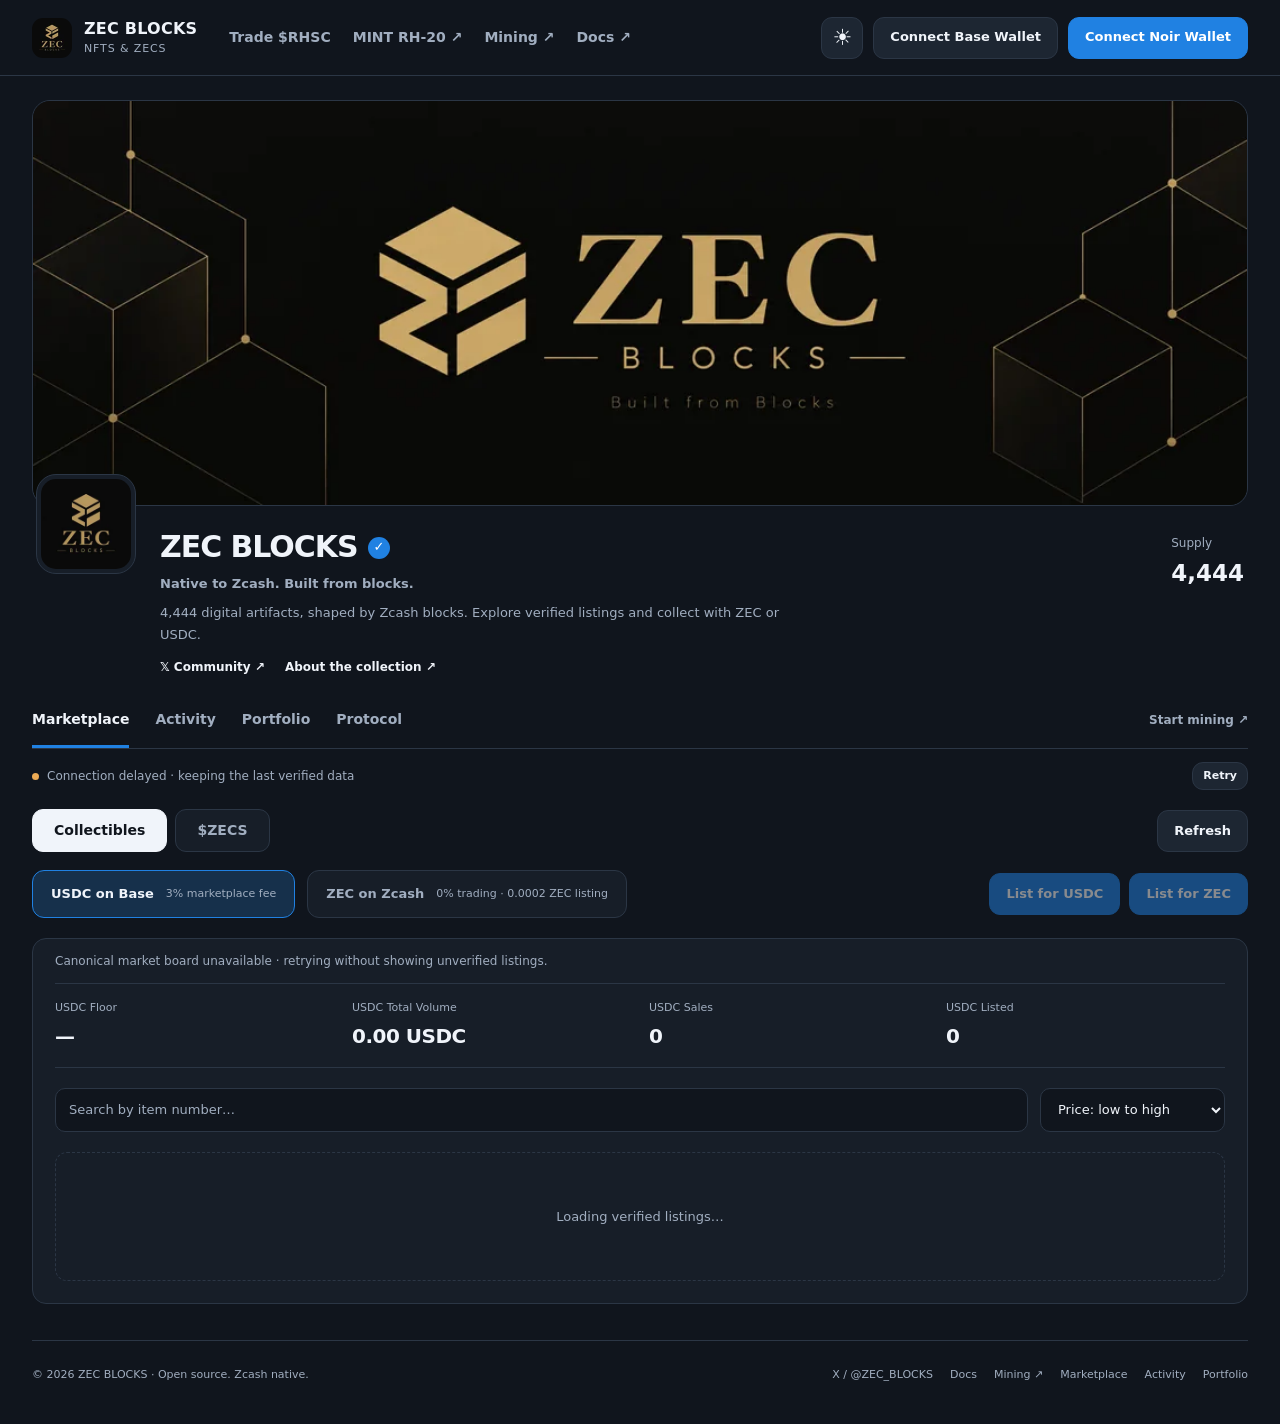
==== commit a9437807: "Link marketplace mint navigation to the RH-20 token directory Rename Mint RHSC to MINT RH-20 and poi" ====
--- a/index.html
+++ b/index.html
@@ -11,7 +11,7 @@
 <body data-market-version="13.0.2"><a class="skipLink" href="#market">Skip to marketplace</a>
 <header class="top">
 <a class="brand" href="#market"><img alt="ZEC BLOCKS" class="brandLogo" height="40" src="/assets/zecblocks-icon.webp" width="40"/><span class="brandText"><b>ZEC BLOCKS</b><small>NFTs &amp; ZECS</small></span></a>
-<nav aria-label="External links" class="nav"><a href="/rh20.html">Trade $RHSC</a><a href="https://mine.zecblocks.xyz/rhsc.html">Mint $RHSC ↗</a><a href="https://mine.zecblocks.xyz">Mining ↗</a><a href="https://docs.zecblocks.xyz" rel="noopener noreferrer" target="_blank">Docs ↗</a></nav>
+<nav aria-label="External links" class="nav"><a href="/rh20.html">Trade $RHSC</a><a href="https://mine.zecblocks.xyz/rh20.html">MINT RH-20 ↗</a><a href="https://mine.zecblocks.xyz">Mining ↗</a><a href="https://docs.zecblocks.xyz" rel="noopener noreferrer" target="_blank">Docs ↗</a></nav>
 <div class="topright"><button aria-label="Switch to light mode" class="btn themeButton" id="themeToggle" title="Change appearance">☀</button><button class="btn usdc usdcConnect" id="evmWalletBtn">Connect Base Wallet</button><button class="btn gold walletbtn" id="walletBtn">Connect Noir Wallet</button></div>
 </header>
 <main id="home">
